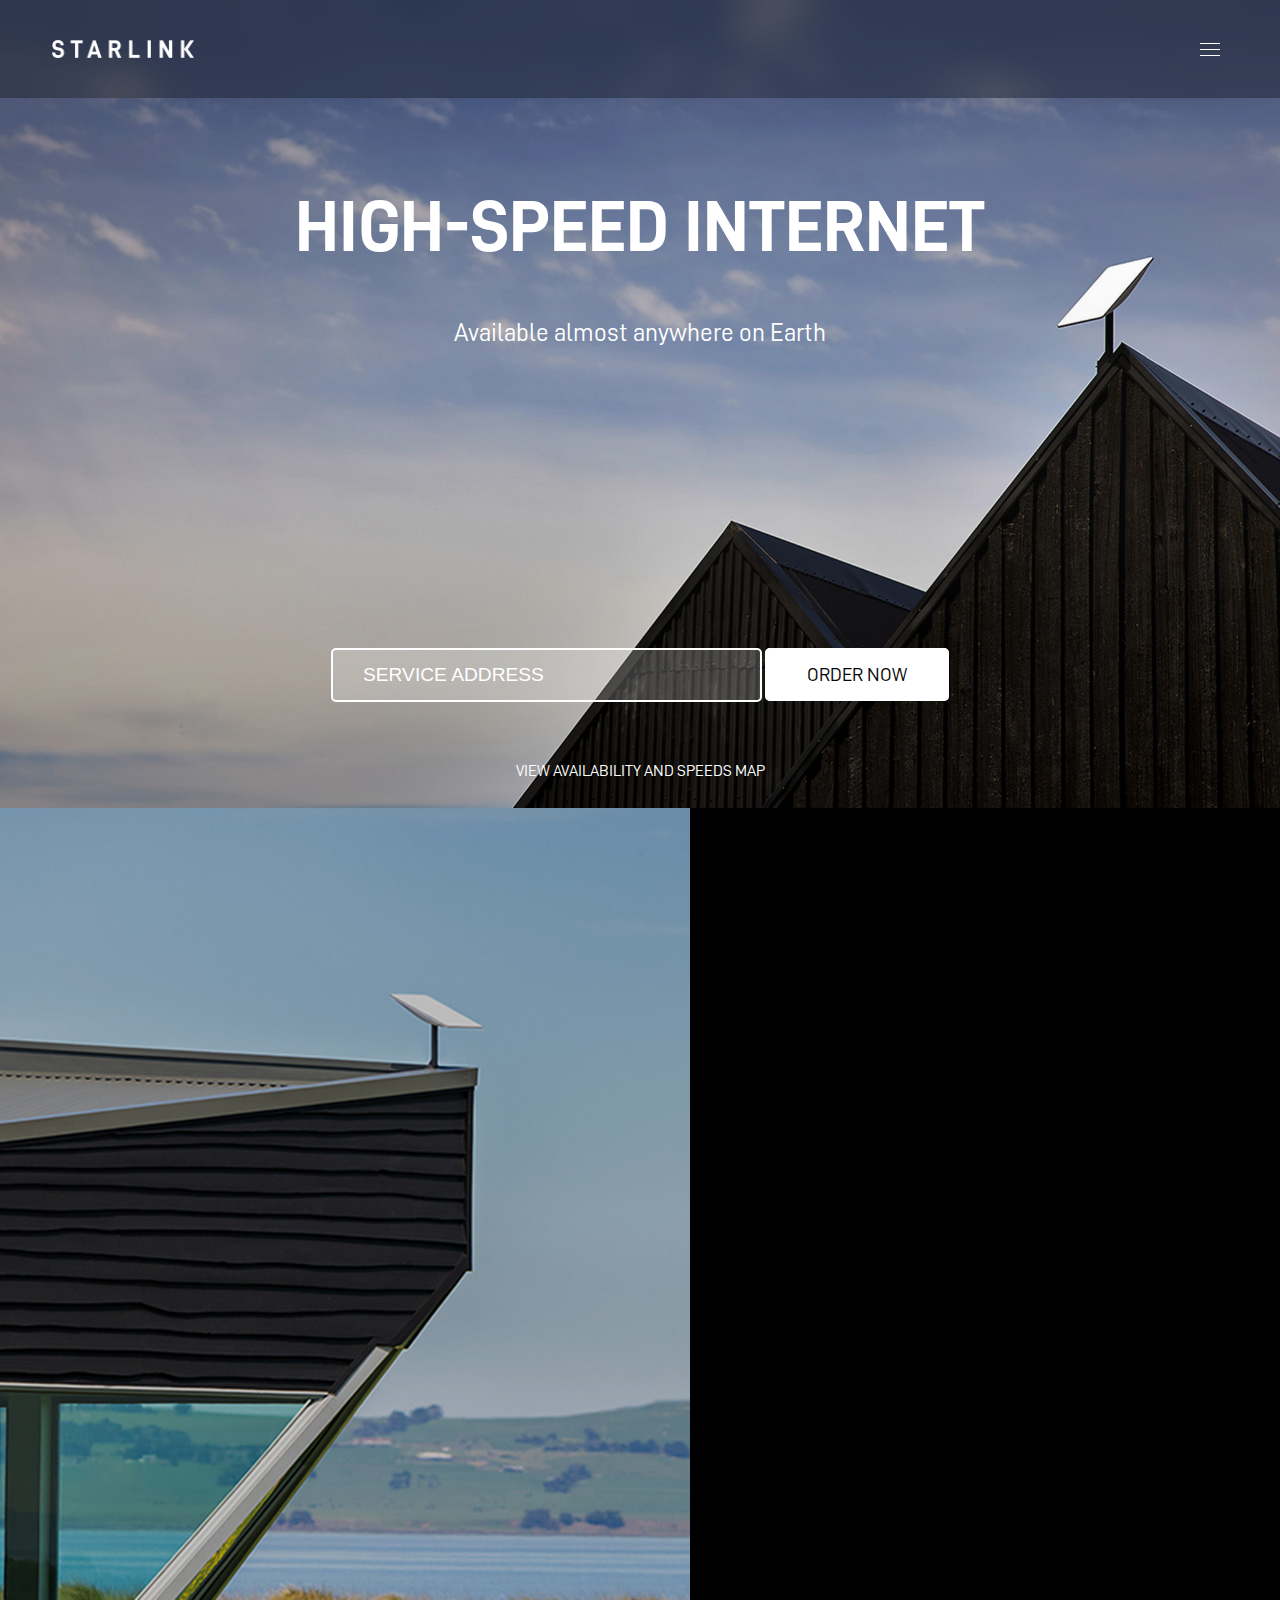
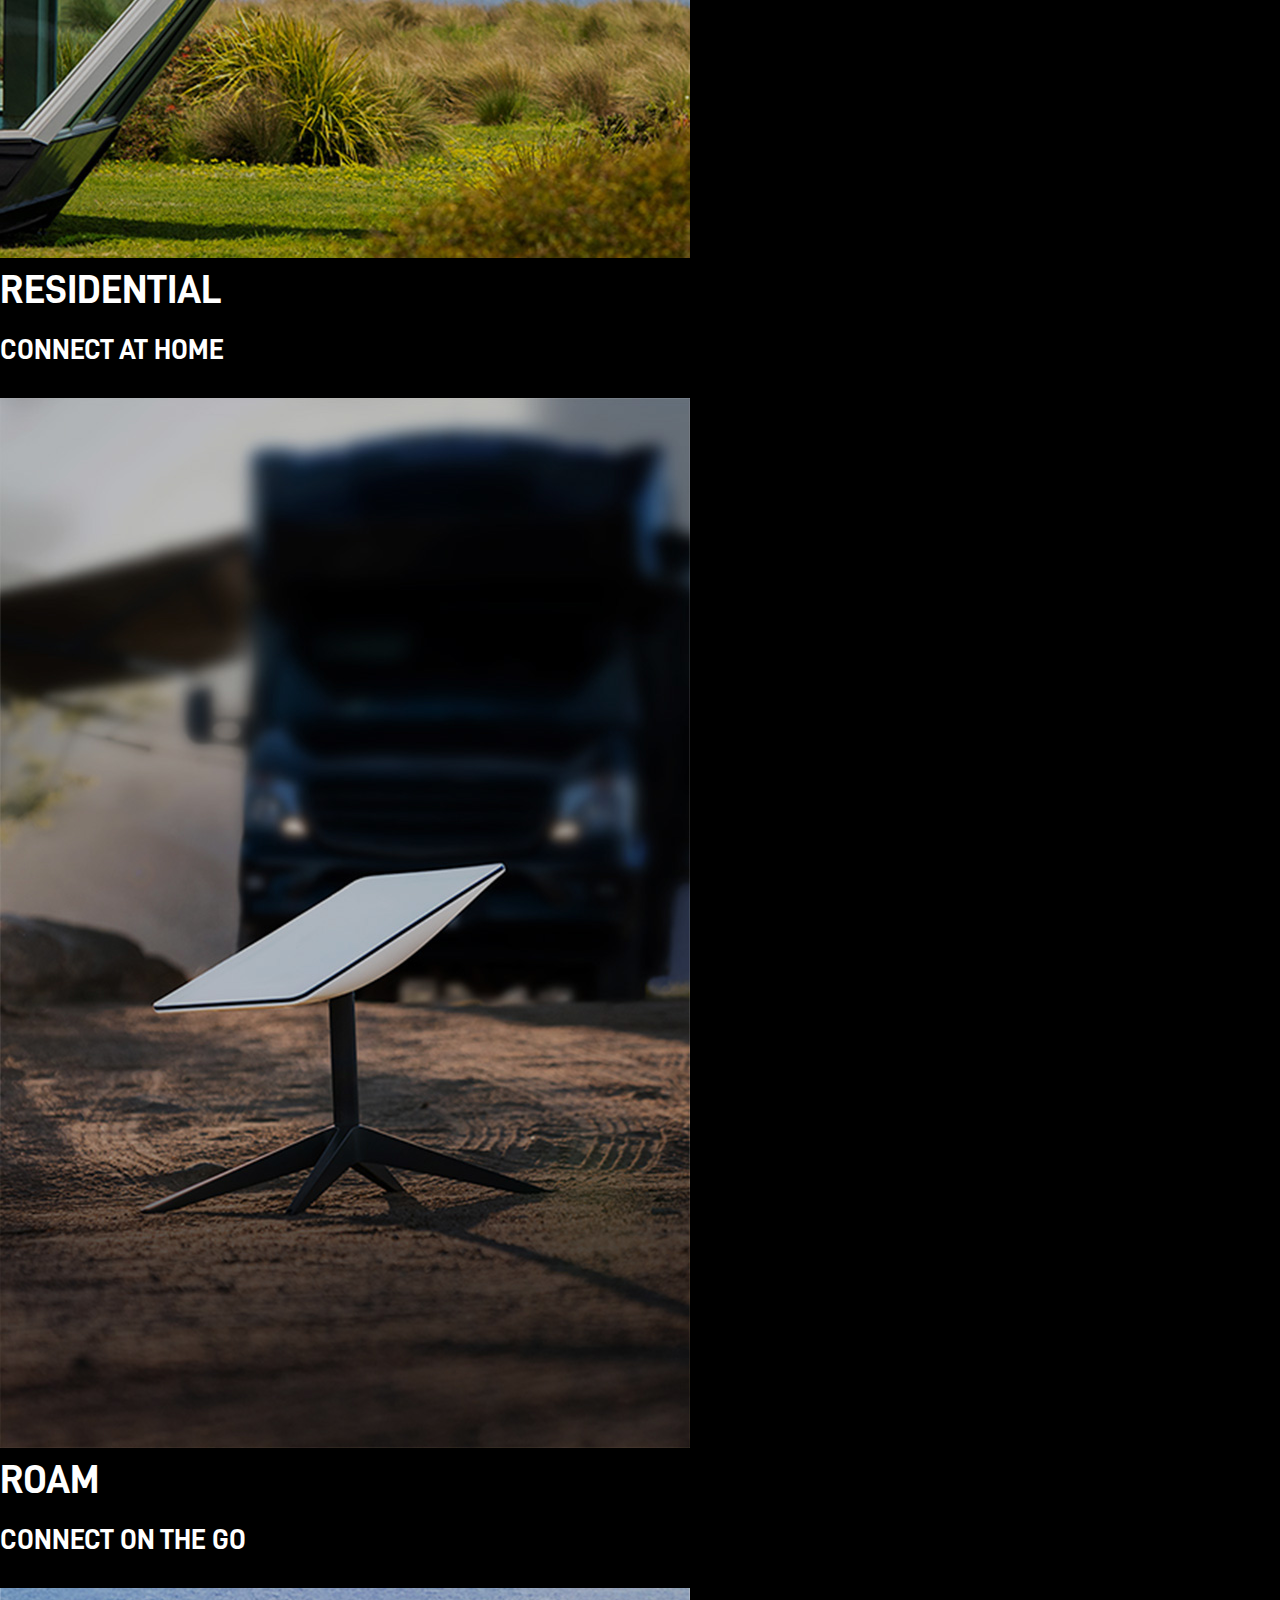
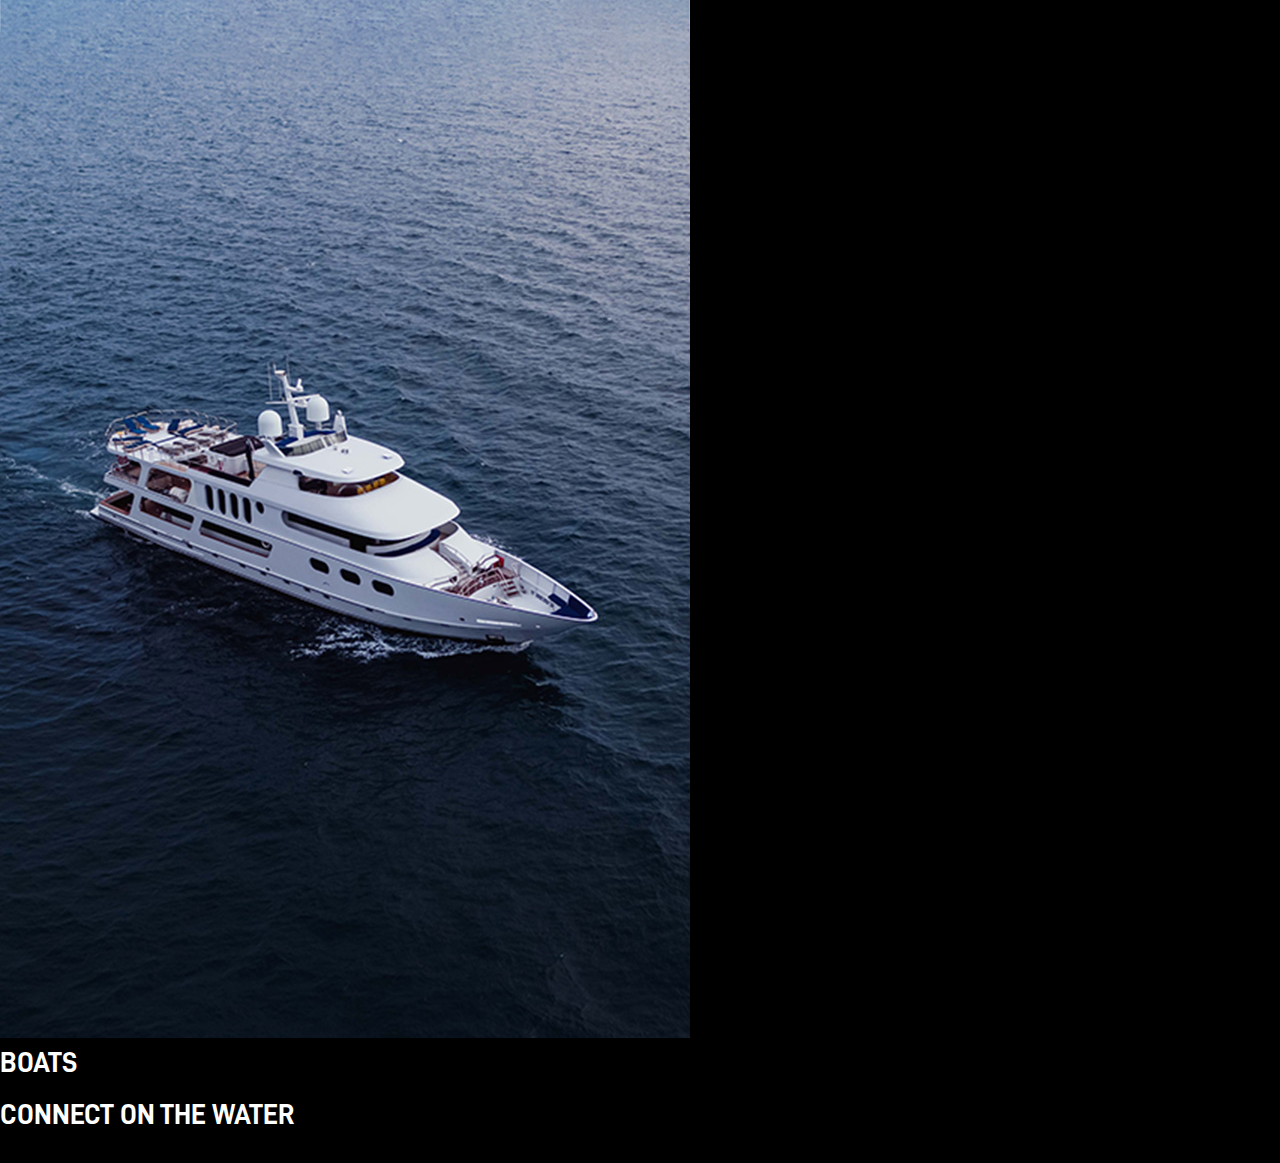
==== index.html @ f2965347 "Encore des modifs" ====
<!DOCTYPE html>
<html lang="en">
<head>
    <meta charset="UTF-8">
    <meta name="viewport" content="width=device-width, initial-scale=1.0">

    <link rel="stylesheet" href="styles/reset.css">
    <link rel="stylesheet" href="styles/styles.css">
    <link rel="stylesheet" href="styles/header.css">
    <link rel="stylesheet" href="fonts/fonts.css">

    <link rel="shortcut icon" id="favicon" href="img/icones/favicon.ico">

    <link rel="preconnect" href="https://fonts.googleapis.com">
    <link rel="preconnect" href="https://fonts.gstatic.com" crossorigin>
    <link href="https://fonts.googleapis.com/css2?family=Roboto:wght@400;700&display=swap" rel="stylesheet">
    
    <script src="js/header.js" defer></script>

    <title>Starlink</title>
</head>

<body>
    <header class="opaque">
        <div class="logo">
            <a href="index.html"><img src="/img/logo/Starlink_Name_White.png" alt="Logo Starlink"></a>
        </div>
        <div class="navgauche">
            <ul>
                <li><a href="page1.html">residential</a></li>
                <li><a href="#">roam</a></li>
                <li><a href="#">boat</a></li>
            </ul>
        </div>
        <div class="empty"></div>
        <div class="navdroite">
            <ul>
                <li><a href="page2.html">personnal</a></li>
                <li class="link-divider"></li>
                <li><a href="#">business</a></li>  
            </ul>
        </div>
        <div class="burger">
			<span class="line"></span>
			<span class="line"></span>
			<span class="line"></span>
        </div>
    </header>

    <main>

            <section class="landing-content">
                <div class="hautdepage">
                    <img src="img/homelanding/homelanding.jpeg" alt="Homelanding">
                </div>
                <div class="high-speed"><h1>high-speed internet</h1></div>
                <div class="availability"><h4>Available almost anywhere on Earth<h4></div>
                <div class="recherche">
                    <input class="input-search-adress" type="text" placeholder="service address">
                    <a class="button" href="page2.html">order now</a>
                </div>
                <div class="view">
                    <a href="page2.html">view availability and speeds map</a>
                </div>
            <section>
            <section class="section-1">
                <div class="section-content">
                        <img class="image-card" src="/img/card/residencehomeimg.jpeg" alt="residential">
                        <h2>residential</h2>
                        <h3>connect at home<h3>
                </div>
                <div class="section-content-item">
                        <img class="image-card" src="/img/card/Roamhomeimg.jpeg" alt="roam">
                        <h2>roam</h2>
                        <h3>connect on the go<h3>
                </div>
                <div class="section-content-item">
                        <img class="image-card" src="/img/card/boatshomeimg.jpeg" alt="boats">
                        <h3>boats</h3>
                        <h3>connect on the water<h3>
                </div>
            </section>

        
    </main>
    
</body>
</html>
---- styles/styles.css ----
body {
    background-color: rgb(0, 0, 0);
    color: white;
    background-image:url(/img/background/background1.jpg);
    background-size: 50%;
    background-position-x: 8%;
    background-position-y: center;
    background-attachment: fixed;
    background-repeat: no-repeat;
}

.landing-content{
    display: grid;
    grid-template-columns: 100%;
    grid-template-rows: 20vh 15vh 35vh 15vh 5vh;
    margin-top: -100px;
    height: 90vh;
    min-height: 600px;
    width: 100%;
}

.hautdepage{
    grid-column: 1 / -1;
    grid-row: 1 / -1;
    height: 100%;
    width: 100%;
    z-index: 1;
}

.hautdepage img {
    width: 100%;
    height: 100%;
    object-fit: cover;
}

.high-speed{
    grid-column: 1 / -1;
    grid-row: 2 / -4;
    z-index: 2;
    align-self: bottom;
    justify-self: center;
}

.availability{
    grid-column: 1 / -1;
    grid-row: 3 / -3;
    z-index: 2;
    align-self: top;
    justify-self: center;
}

.recherche{
    grid-column: 1 / -1;
    grid-row: 4 / -2;
    z-index: 2;
    align-self: top;
    justify-self: center;
}

.view{
    grid-column: 1 / -1;
    grid-row: 5 / -1;
    z-index: 2;
    align-self: top;
    justify-self: center;
    text-transform: uppercase;
}
.view a{
    text-decoration: none;
    color: #ffffff;
}


.input-search-adress {
    background-color: rgba(255, 255, 255, 0.217);
    color: #fff;
    font-size: 16px;
    line-height: 20px;
    padding: 15px 150px 15px 30px;
    border: 2px solid #fff;
    border-radius: 5px;
    text-decoration: none;
    text-transform: uppercase;
    margin-top: 20px;
    transition: background-color 0.3s ease;
    font-size: larger;
    display: inline-block;
    text-align: left;
    cursor: text;

}

input[type="text"]::placeholder {
    color: #fff;
}

.button {
    background-color: white;
    color: #070707;
    padding: 15px 40px;
    border-radius: 5px;
    border: 2px solid #fff;
    text-decoration: none;
    text-transform: uppercase;
    margin-top: 20px;
    transition: background-color 0.3s ease;
    font-size: larger;
    cursor: pointer;
}

.button:hover {
    background-color: #2F3135;
    color: #fff;
}

.section-1 {
    display: grid;

}

@media (max-width: 960px){
    body {
        background-color: rgb(0, 0, 0);
        color: white;
        background-image:url(/img/background/background1.jpg);
        background-repeat: no-repeat;
        background-size: 200%;
        background-position-x: 50%;
        background-position-y: center;
        background-attachment: fixed;
    }
    
}
---- styles/header.css ----
header{
    display: grid;
    grid-template-columns: 18% 20% 34% 20% 5%;
    grid-template-columns: 16% 19% 40% 19% 6%;
    -webkit-box-shadow: 0px 15px 24px -32px rgba(66, 68, 90, 1);
    -moz-box-shadow: 0px 15px 24px -32px rgba(66, 68, 90, 1);
    box-shadow: 0px 15px 24px -32px rgba(66, 68, 90, 1);
    background-color: rgba(0, 0, 0, 0, 0.21);
    transition: background-color 0.3s ease;
    align-content: center;
    align-items: center;
    max-width: 100%;
    padding: 30px 25px;
    position: sticky;
    top: 0;
    z-index: 3;
    color: white;
    font-family: 'Roboto', Helvetica, sans-serif;
    font-weight: bold;
    font-size: 14px;
    line-height: 26px;
    text-transform: uppercase;
}

.opaque {
    transition: background-color 0,3s ease;
    background-color: rgba(0, 0, 0, 0.31);
    backdrop-filter: blur(15px);
}

.logo{
    display: flex;
    align-content: flex-start;
    justify-content: center;
    align-items: center;
    padding: 10px;
    flex-wrap: wrap;
}

.logo img{
    display: flex;
    width: 142px;
    height: 18px;
    cursor: pointer;
    align-items: center;
}

.navgauche{
    align-items: center;
}

.navgauche ul{
    display: flex;
    flex-direction: row;
    align-items: center;
    justify-content: center;
}

.navdroite{
    align-items: center;
}

.navdroite ul{
    display: flex;
    flex-direction: row;
    align-content: center;
    align-items: center;
}

ul a{
    color: white;
    padding: 30px 20px;
    text-decoration: none;
}

.link-divider{
    height: 16px;
    border-left: 1px solid #fff;
    margin: 0 16px;
}

header .burger{
    margin-left: 25%;
    cursor: pointer;
    
}
header .burger span{
	background: white;
	width: 20px;
	height:  1px;
	display:  block;
}

header .burger span:not(:last-child) {
	margin-bottom:  5px;
}


@media (max-width: 1280px){
    header{
        grid-template-columns: 16% 78% 6%;
    }
    .navdroite{
        display: none;
    }
    .navgauche{
        display: none;
    }
}

@media (max-width: 960px){
    header{
        display: flex;
        flex-direction: row;
        align-content: space-evenly;
        justify-content: space-between;
    }
    .navdroite{
        display: none;
    }
    .navgauche{
        display: none;
    }
    header .burger {
        margin-left: auto;
    }
}
---- fonts/fonts.css ----
/* CSS Fonts*/

@font-face {
    font-family: 'D-DIN';
    font-style: normal;
    src: url(D-DIN.woff2) format('woff2');
    font-display: swap;
}

@font-face {
    font-family: 'D-DIN';
    font-style: normal;
    font-weight: bold;
    src: url(D-DIN-Bold.woff2) format('woff2');
    font-display: swap;
}

main{
    font-family: 'D-DIN',Arial,Verdana,sans-serif;;
}

h1{
    font-size: 72px;
    text-transform: uppercase;
    font-weight: bold;
    line-height: 88px;
    color: #FFFFFF;
    padding: 5px 0px;
    margin-bottom: 8px;
}

h2{
    font-size: 40px;
    text-transform: uppercase;
    font-weight: bold;
    line-height: 49px;
    color: #FFFFFF;
    padding: 5px 0px;
    margin-bottom: 8px;
}

h3{
    font-size: 28px;
    text-transform: uppercase;
    font-weight: bold;
    line-height: 34px;
    color: #FFFFFF;
    padding: 5px 0px;
    margin-bottom: 8px;
}

h4{
    font-size: 25px;
    line-height: 30px;
    color: #FFFFFF;
    padding: 5px 0px;
    margin-bottom: 8px;
}
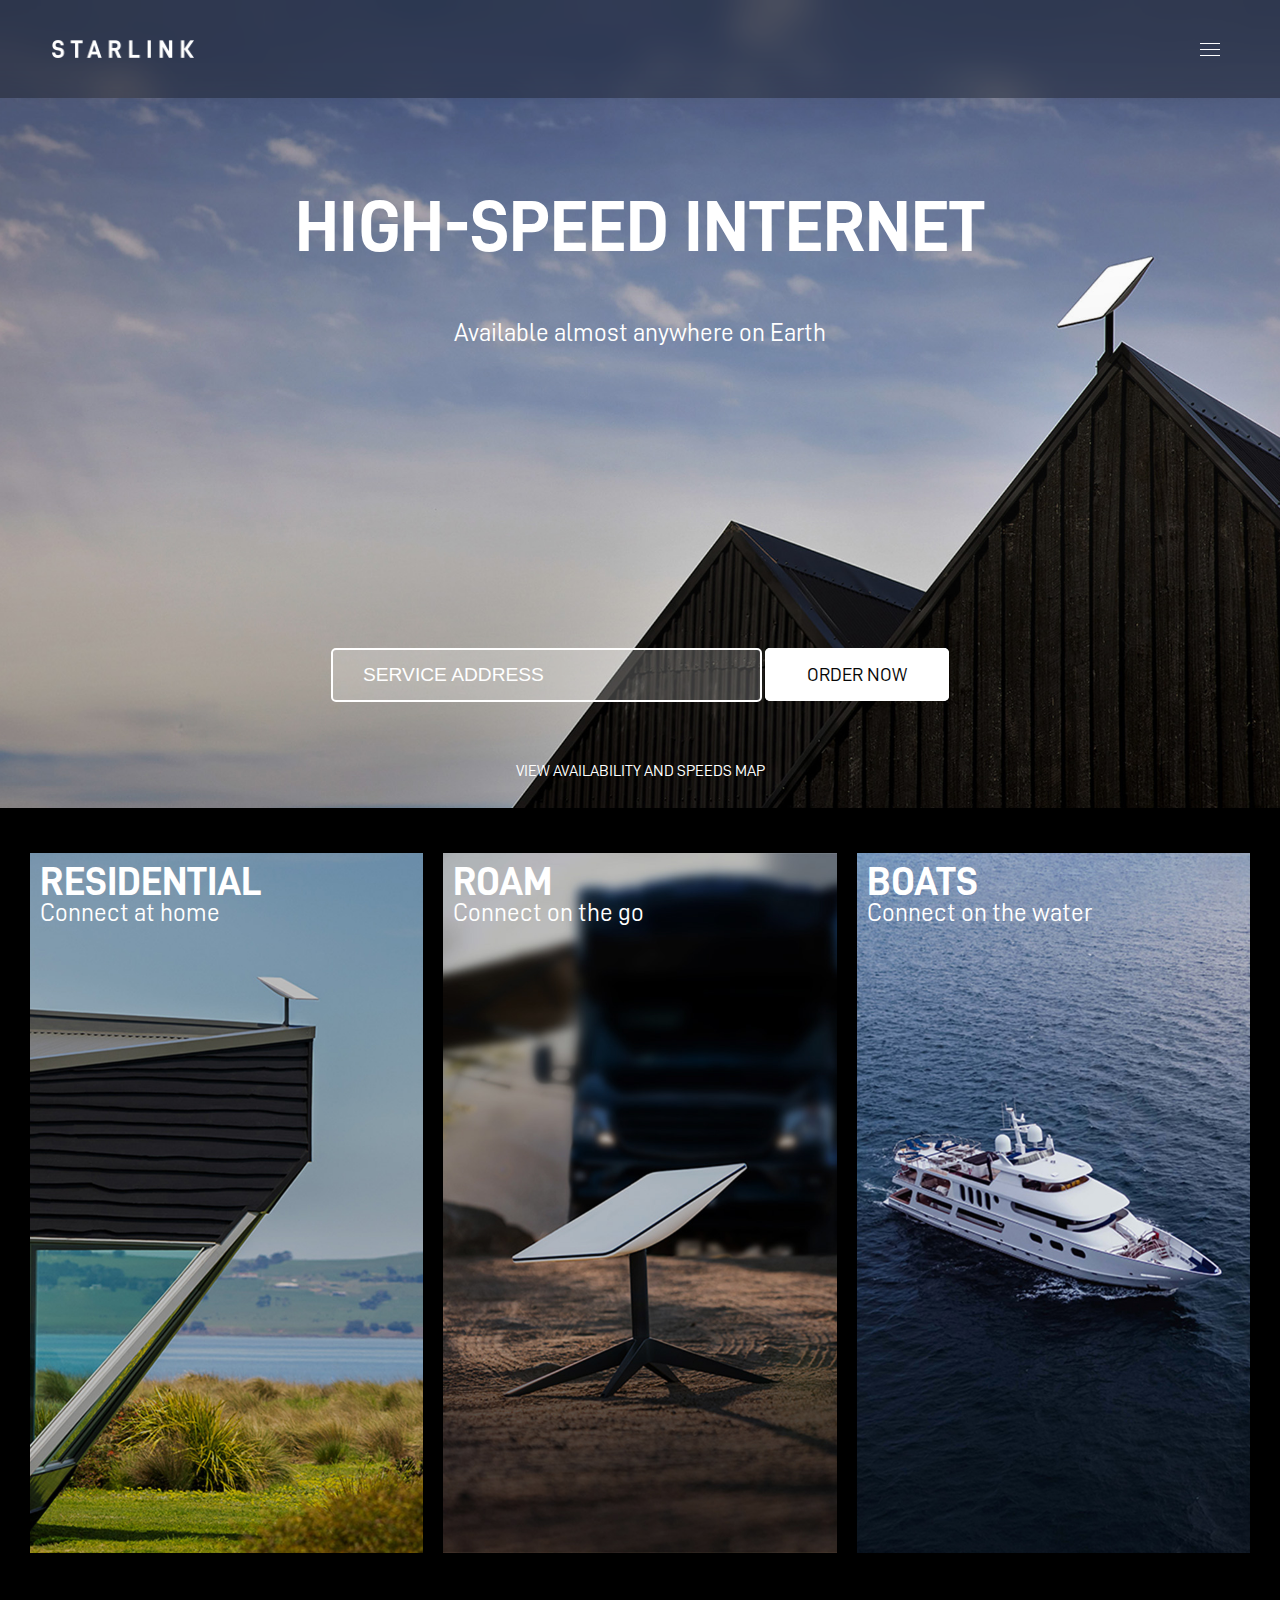
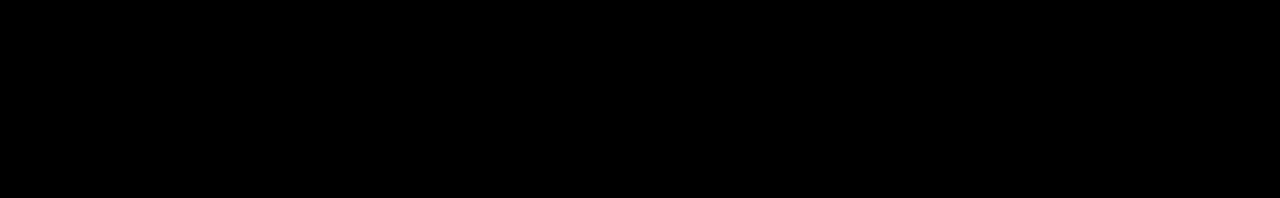
==== commit 91ef7da8: "ça avance fort" ====
--- a/index.html
+++ b/index.html
@@ -48,8 +48,7 @@
     </header>
 
     <main>
-
-            <section class="landing-content">
+            <div class="landing-content">
                 <div class="hautdepage">
                     <img src="img/homelanding/homelanding.jpeg" alt="Homelanding">
                 </div>
@@ -62,26 +61,22 @@
                 <div class="view">
                     <a href="page2.html">view availability and speeds map</a>
                 </div>
-            <section>
-            <section class="section-1">
-                <div class="section-content">
-                        <img class="image-card" src="/img/card/residencehomeimg.jpeg" alt="residential">
-                        <h2>residential</h2>
-                        <h3>connect at home<h3>
+            </div>
+            <div class="section-1">
+                
+                    <div class="item1"><img class="image-resi" src="/img/card/residencehomeimg.jpeg" alt="residential"></div>
+                    <div class="item2"><h2>residential</h2></div>
+                    <div class="item3"><h4>Connect at home<h4></div>
+            
+                    <div class="item4"><img class="image-roam" src="/img/card/Roamhomeimg.jpeg" alt="roam"></div>
+                    <div class="item5"><h2>roam</h2></div>
+                    <div class="item6"><h4>Connect on the go<h4></div>
+                
+                    <div class="item7"><img class="image-boats" src="/img/card/boatshomeimg.jpeg" alt="boats"></div>
+                    <div class="item8"><h2>boats</h2></div>
+                    <div class="item9"><h4>Connect on the water<h4></div>
                 </div>
-                <div class="section-content-item">
-                        <img class="image-card" src="/img/card/Roamhomeimg.jpeg" alt="roam">
-                        <h2>roam</h2>
-                        <h3>connect on the go<h3>
-                </div>
-                <div class="section-content-item">
-                        <img class="image-card" src="/img/card/boatshomeimg.jpeg" alt="boats">
-                        <h3>boats</h3>
-                        <h3>connect on the water<h3>
-                </div>
-            </section>
-
-        
+            </div> 
     </main>
     
 </body>
--- a/styles/styles.css
+++ b/styles/styles.css
@@ -7,6 +7,7 @@
     background-position-y: center;
     background-attachment: fixed;
     background-repeat: no-repeat;
+
 }
 
 .landing-content{
@@ -115,8 +116,103 @@
 
 .section-1 {
     display: grid;
-
-}
+    grid-template-columns: repeat(3, 1fr);
+    grid-template-rows: 100vh;
+    padding: 45px 30px;
+    gap: 20px 20px;
+}
+
+.item1 {
+    grid-column: 1 / -3;
+    grid-row: 1 / -1;
+    height: 100%;
+    width: 100%;
+    z-index: 1;
+}
+
+.item1 img{
+    max-width: 100%;
+    max-height: 100%;
+    min-height: 700px;
+    object-fit: cover;
+
+}
+
+.item2 {
+    grid-column: 1 / -3;
+    grid-row: 1 / -1;
+    z-index: 2;
+    margin-left: 10px;
+}
+
+.item3 {
+    grid-column: 1 / -3;
+    grid-row: 1 / -1;
+    z-index: 2;
+    margin-left: 10px;
+    margin-top: 40px;
+}
+
+.item4 {
+    grid-column: 2 / -2;
+    grid-row: 1 / -1;
+    height: 100%;
+    width: 100%;
+    z-index: 1;
+}
+
+.item4 img{
+    max-width: 100%;
+    max-height: 100%;
+    min-height: 700px;
+    object-fit: cover;
+}
+
+.item5 {
+    grid-column: 2 / -2;
+    grid-row: 1 / -1;
+    z-index: 2;
+    margin-left: 10px;
+}
+
+.item6 {
+    grid-column: 2 / -2;
+    grid-row: 2 / -2;
+    z-index: 2;
+    margin-left: 10px;
+    margin-top: 40px;
+}
+
+.item7 {
+    grid-column: 3 / -1;
+    grid-row: 1 / -1;
+    height: 100%;
+    width: 100%;
+    z-index: 1;
+}
+
+.item7 img{
+    max-width: 100%;
+    max-height: 100%;
+    min-height: 700px;
+    object-fit: cover;
+}
+
+.item8 {
+    grid-column: 3 / -1;
+    grid-row: 1 / -1;
+    z-index: 2;
+    margin-left: 10px;
+}
+
+.item9 {
+    grid-column: 3 / -1;
+    grid-row: 2 / -2;
+    z-index: 2;
+    margin-left: 10px;
+    margin-top: 40px;
+}
+
 
 @media (max-width: 960px){
     body {
@@ -129,5 +225,5 @@
         background-position-y: center;
         background-attachment: fixed;
     }
-    
+
 }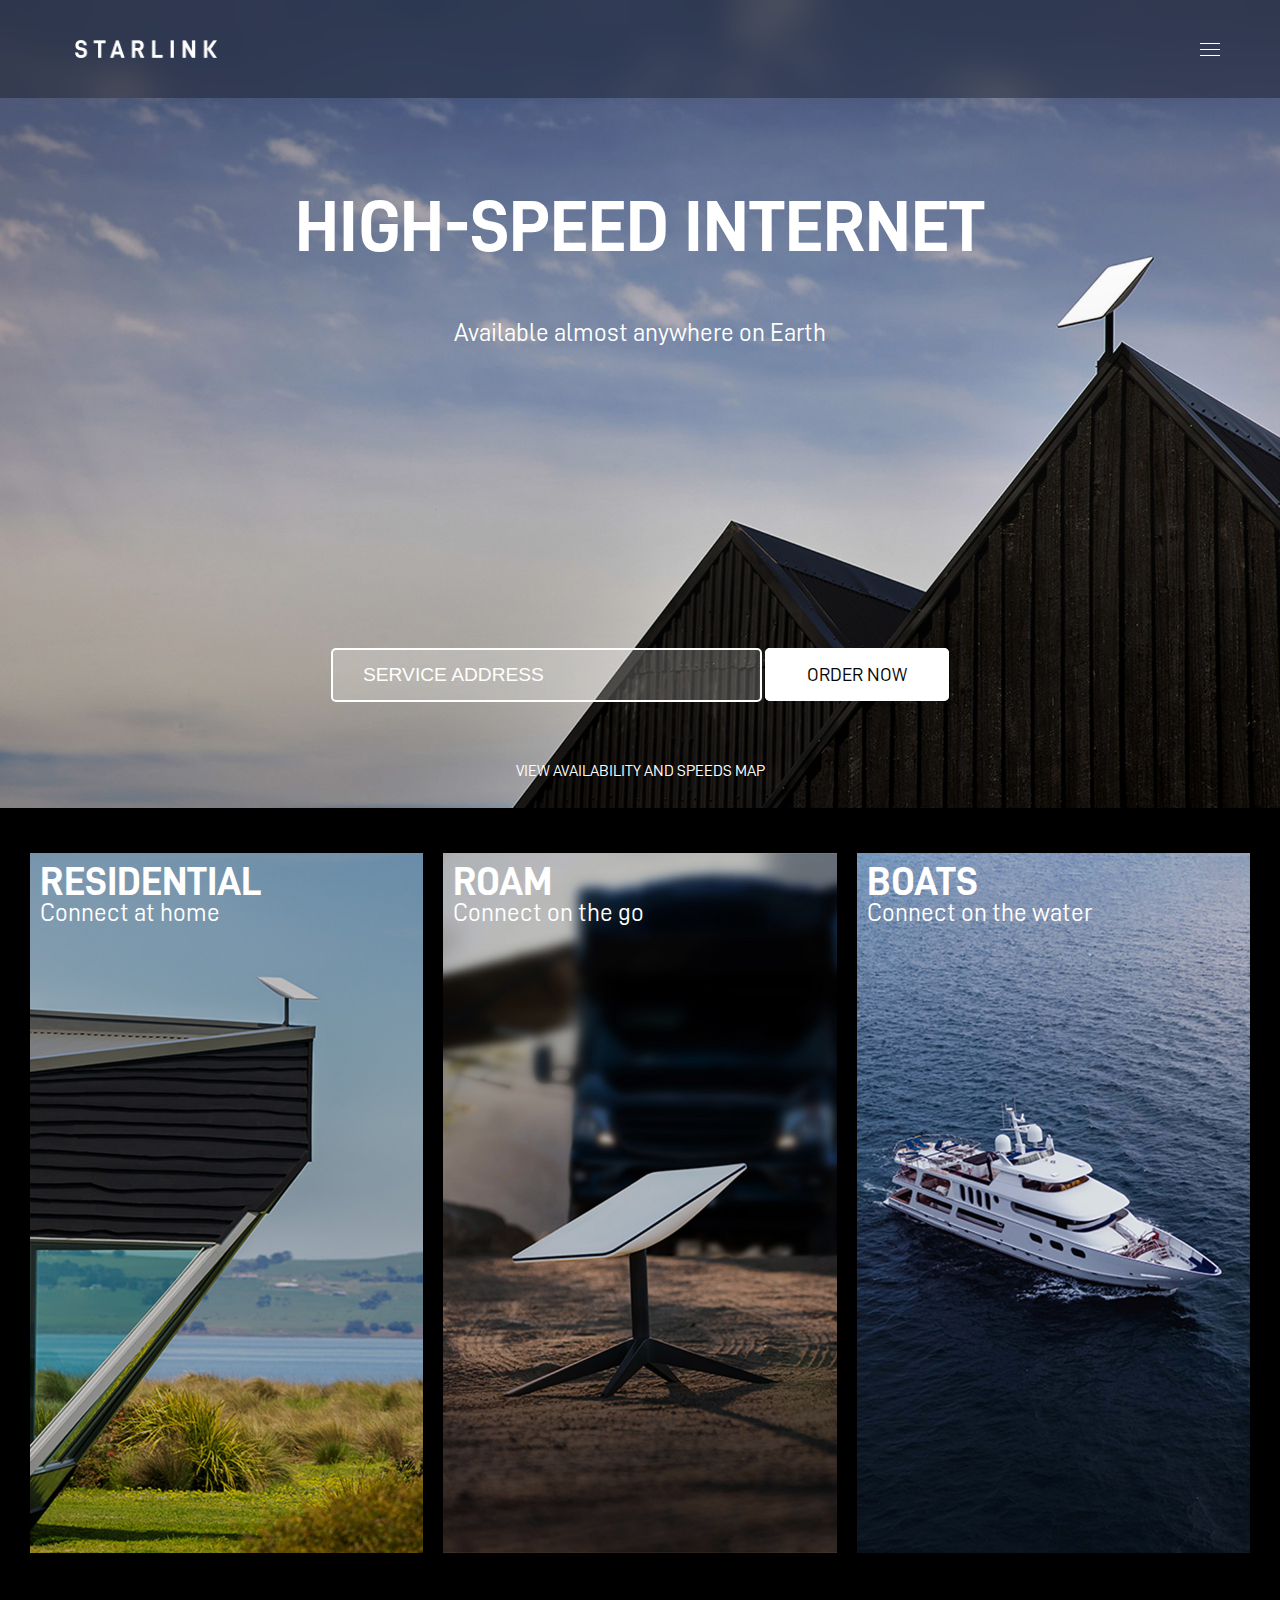
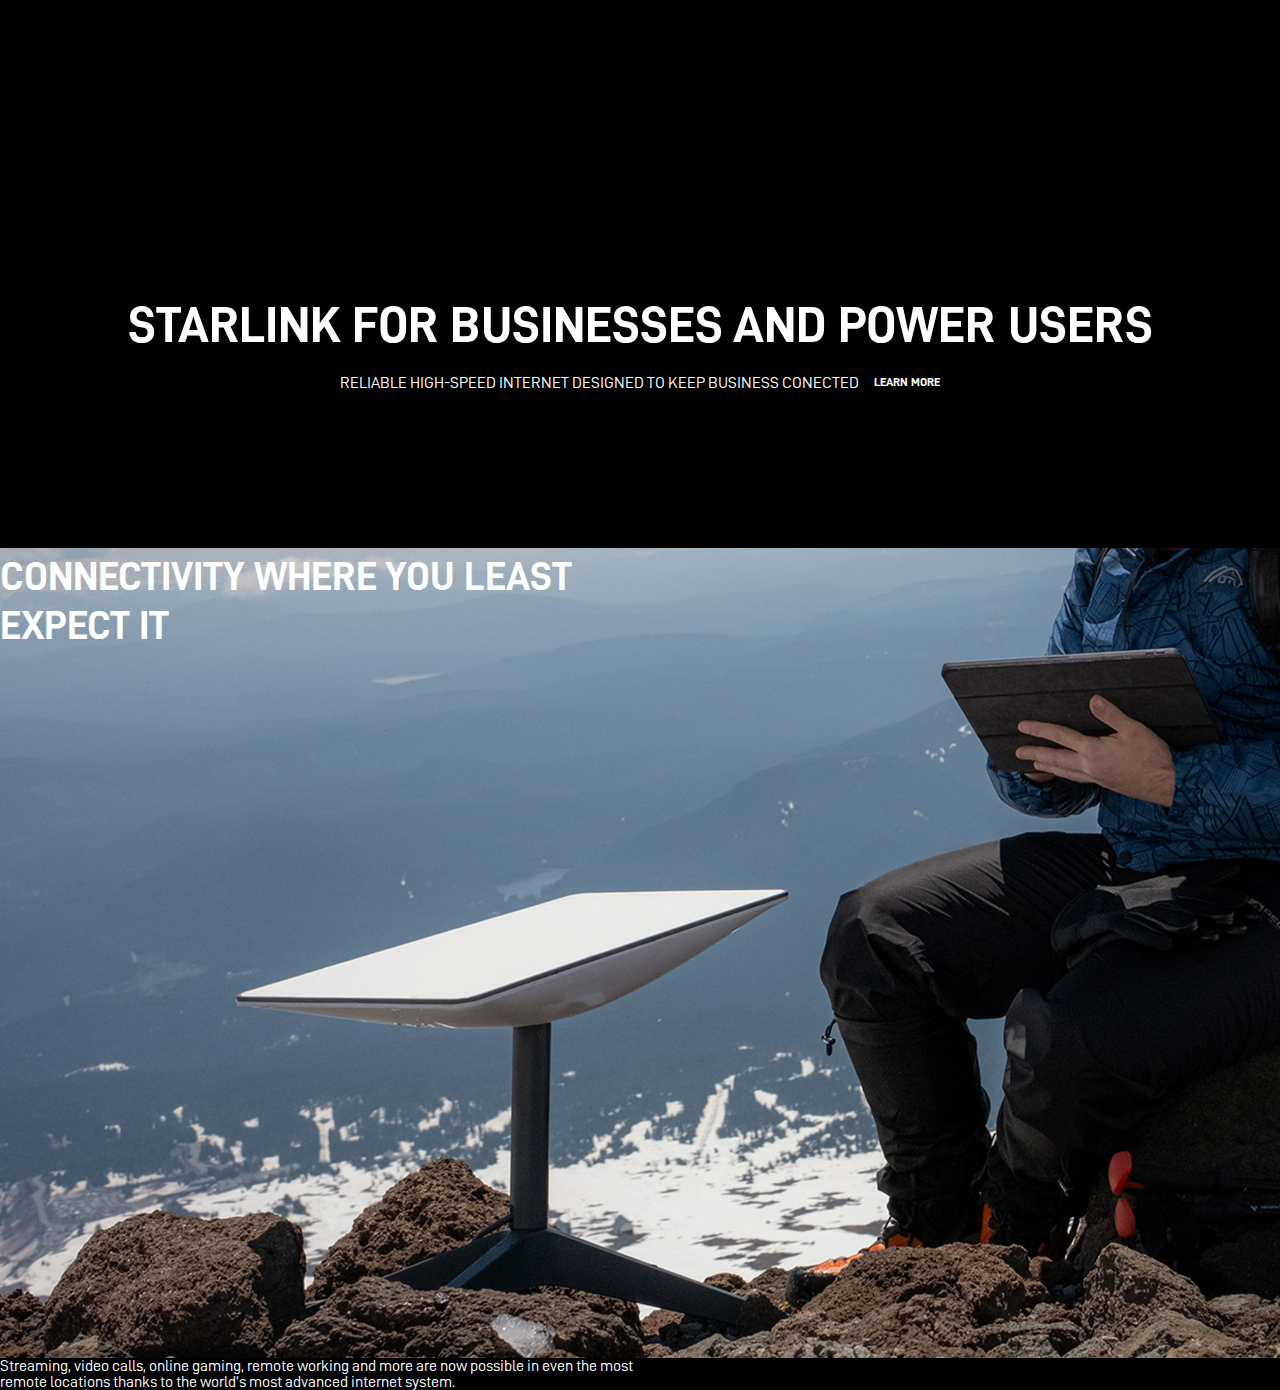
==== commit e78dc0aa: "encore des modifs" ====
--- a/index.html
+++ b/index.html
@@ -75,8 +75,24 @@
                     <div class="item7"><img class="image-boats" src="/img/card/boatshomeimg.jpeg" alt="boats"></div>
                     <div class="item8"><h2>boats</h2></div>
                     <div class="item9"><h4>Connect on the water<h4></div>
+            </div> 
+            <div class="section-2">
+                <div class="forusers">
+                    <p>starlink for businesses and power users</p>
                 </div>
-            </div> 
+                <div class="reliable">
+                    <p>reliable high-speed internet designed to keep business conected</p>
+                    <a href="page2.html">learn more</a>
+                </div>
+            </div>
+            <div class="section-3">
+                <div class="imgconnect">
+                    <img src="img/homelanding/homelanding2.jpeg" alt="internet à la montagne">
+                </div>
+                <div class="hconnect"><h2>connectivity where you least expect it</h2></div>
+                <div class="pconnect"><p>Streaming, video calls, online gaming, remote working and more are now possible in even the most remote locations thanks to the world’s most advanced internet system.</p>
+                </div>
+            </div>
     </main>
     
 </body>
--- a/styles/styles.css
+++ b/styles/styles.css
@@ -32,12 +32,15 @@
     width: 100%;
     height: 100%;
     object-fit: cover;
+    max-width: 100%;
 }
 
 .high-speed{
     grid-column: 1 / -1;
     grid-row: 2 / -4;
     z-index: 2;
+    display: flex;
+    flex-wrap: wrap;
     align-self: bottom;
     justify-self: center;
 }
@@ -46,6 +49,8 @@
     grid-column: 1 / -1;
     grid-row: 3 / -3;
     z-index: 2;
+    display: flex;
+    flex-wrap: wrap;
     align-self: top;
     justify-self: center;
 }
@@ -213,6 +218,89 @@
     margin-top: 40px;
 }
 
+.section-2 {
+    display: grid;
+    grid-template-columns: 100%;
+    grid-template-rows: 175px 175px;
+    z-index: 1;
+}
+
+.forusers{
+    grid-column: 1 / -1;
+    grid-row: 1 / -2;
+    z-index: 2;
+    align-self: end;
+    justify-self: center;
+    z-index: 2;
+}
+
+.forusers p{
+    font-size: 51px;
+    line-height: 62px;
+    font-weight: 700;
+    text-transform: uppercase;
+    margin: 0 0 16px;
+}
+
+.reliable{
+    grid-column: 1 / -1;
+    grid-row: -2 / -1;
+    z-index: 2;
+    display: flex;
+    align-self: top;
+    justify-self: center;
+    gap: 15px;
+    z-index: 2;
+}
+
+.reliable p{
+    font-size: 16px;
+    line-height: 20px;
+    font-weight: 400;
+    text-transform: uppercase;
+}
+
+.reliable a{
+    font-size: 12px;
+    line-height: 18px;
+    font-weight: 700;
+    color: #ffffff;
+    text-transform: uppercase;
+    text-decoration: none;
+}
+
+.section-3 {
+    display: grid;
+    grid-template-columns: 50% 50%;
+    grid-template-rows: 50% 50%;
+    height: 90vh;
+    min-height: 600px;
+    width: 100%;
+}
+
+.imgconnect {
+    grid-column: 1 / -1;
+    grid-row: 1 / -1;
+    height: 100%;
+    width: 100%;
+    z-index: 1;
+}
+
+.imgconnect img {
+    width: 100%;
+    height: 100%;
+    object-fit: cover;
+    max-width: 100%;
+}
+
+.hconnect {
+    grid-column: 1 / -2;
+    grid-row: 1 / -2;
+    z-index: 2;
+    display: flex;
+    flex-wrap: wrap;
+    
+}
 
 @media (max-width: 960px){
     body {
--- a/styles/header.css
+++ b/styles/header.css
@@ -43,6 +43,7 @@
     height: 18px;
     cursor: pointer;
     align-items: center;
+    margin-left: 5vh;
 }
 
 .navgauche{
@@ -98,6 +99,7 @@
 
 @media (max-width: 1280px){
     header{
+        display: grid;
         grid-template-columns: 16% 78% 6%;
     }
     .navdroite{
@@ -107,21 +109,3 @@
         display: none;
     }
 }
-
-@media (max-width: 960px){
-    header{
-        display: flex;
-        flex-direction: row;
-        align-content: space-evenly;
-        justify-content: space-between;
-    }
-    .navdroite{
-        display: none;
-    }
-    .navgauche{
-        display: none;
-    }
-    header .burger {
-        margin-left: auto;
-    }
-}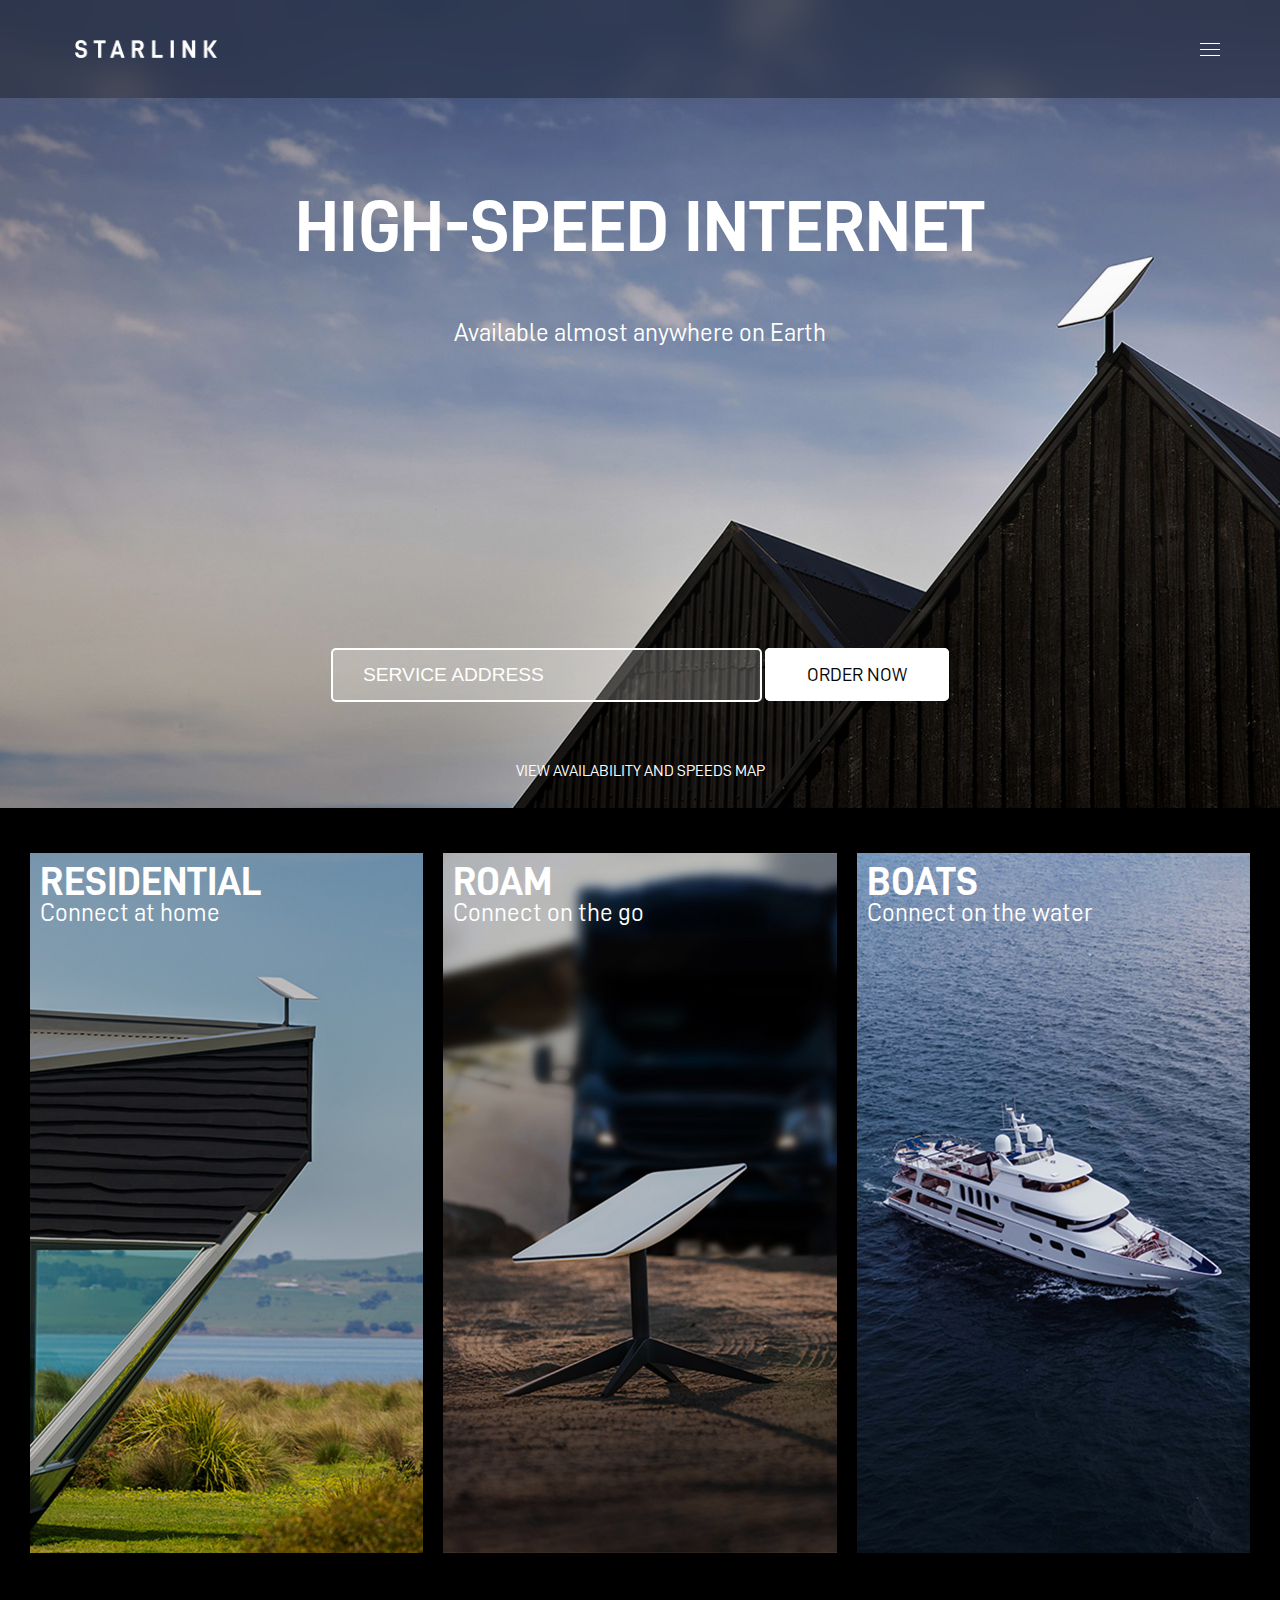
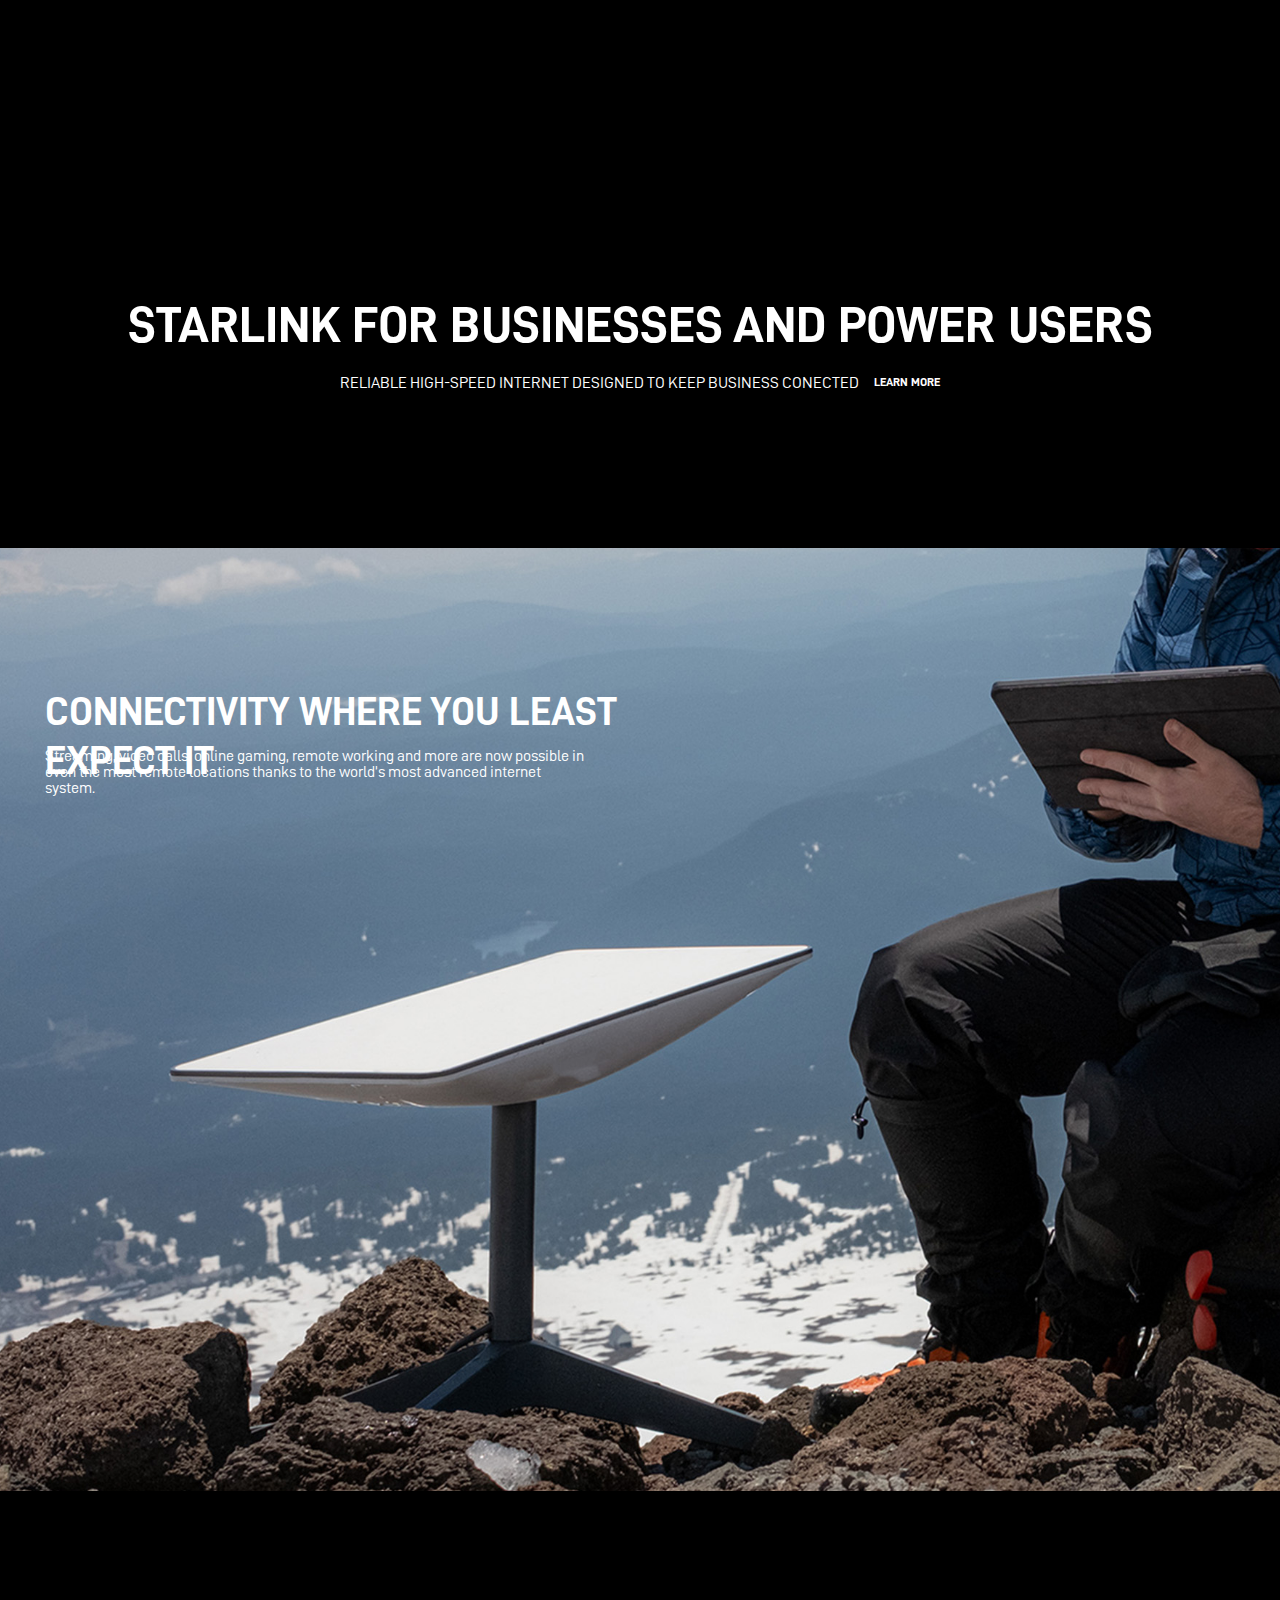
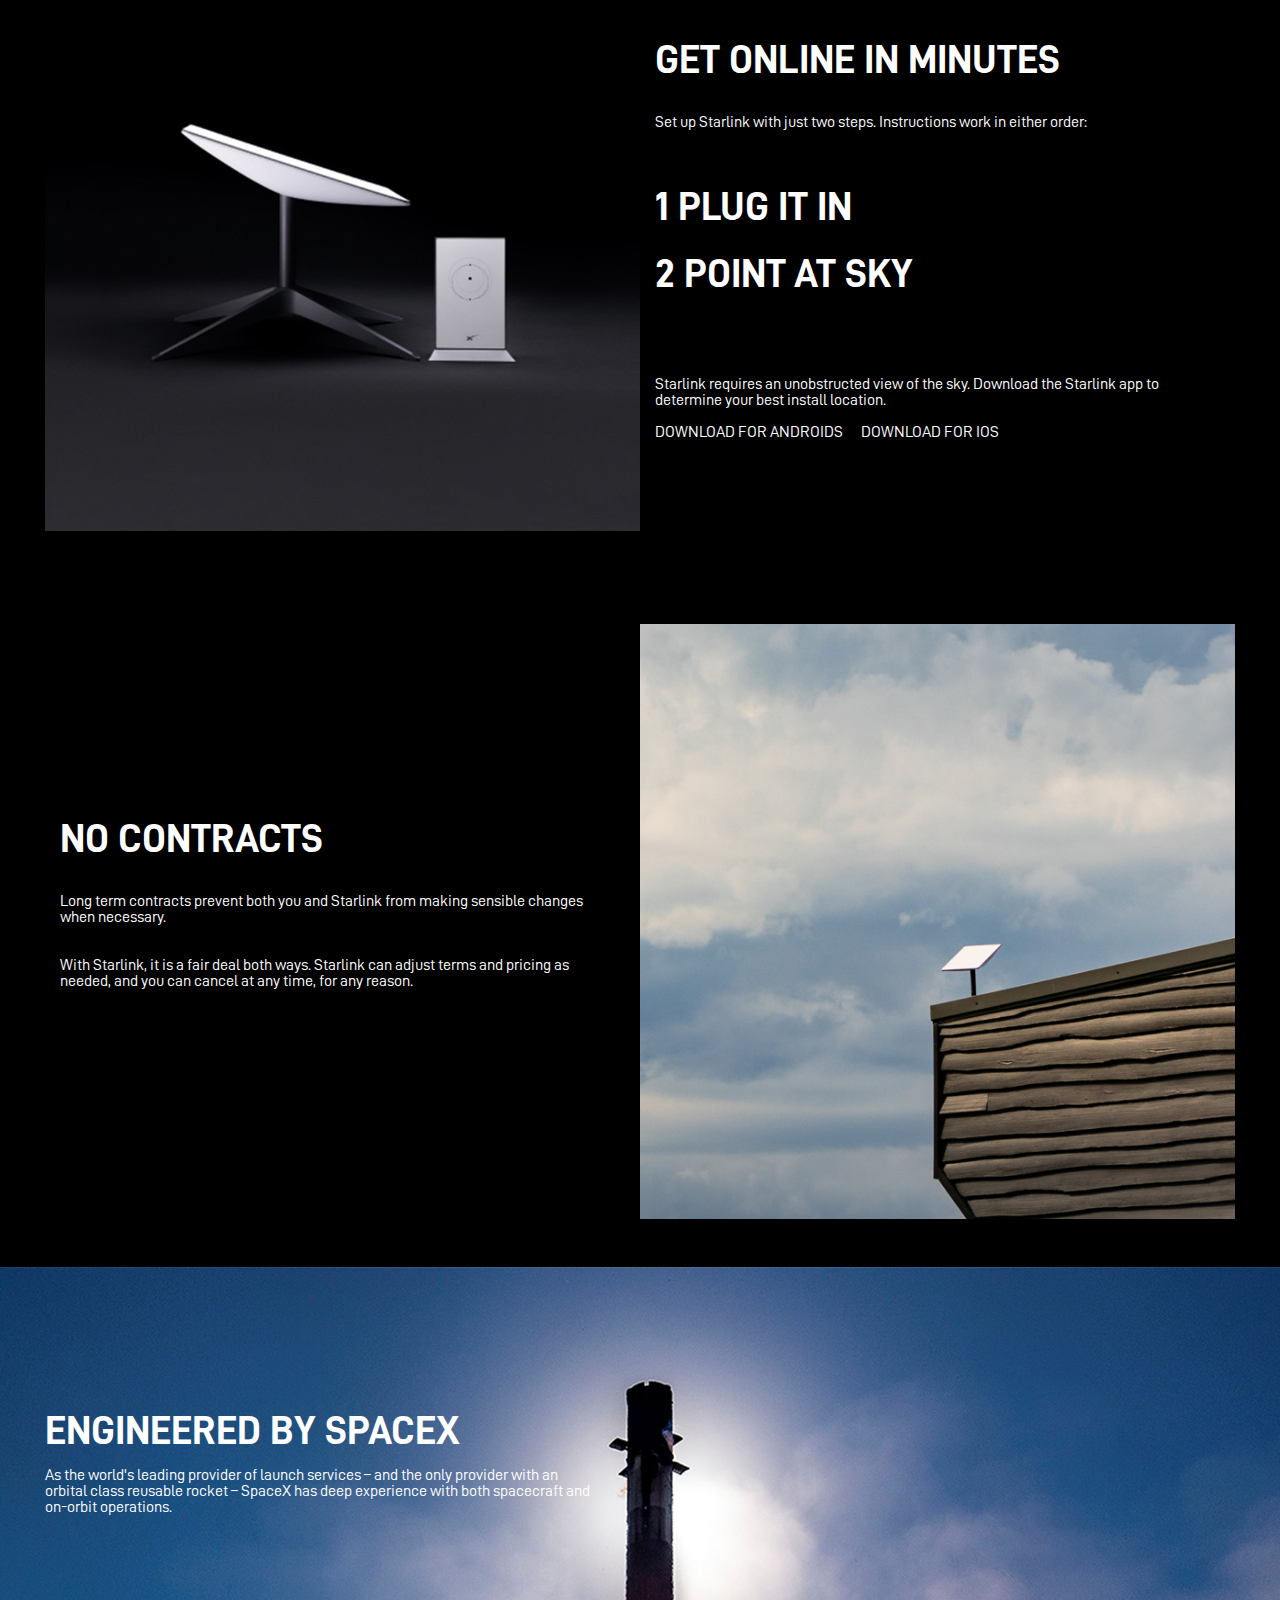
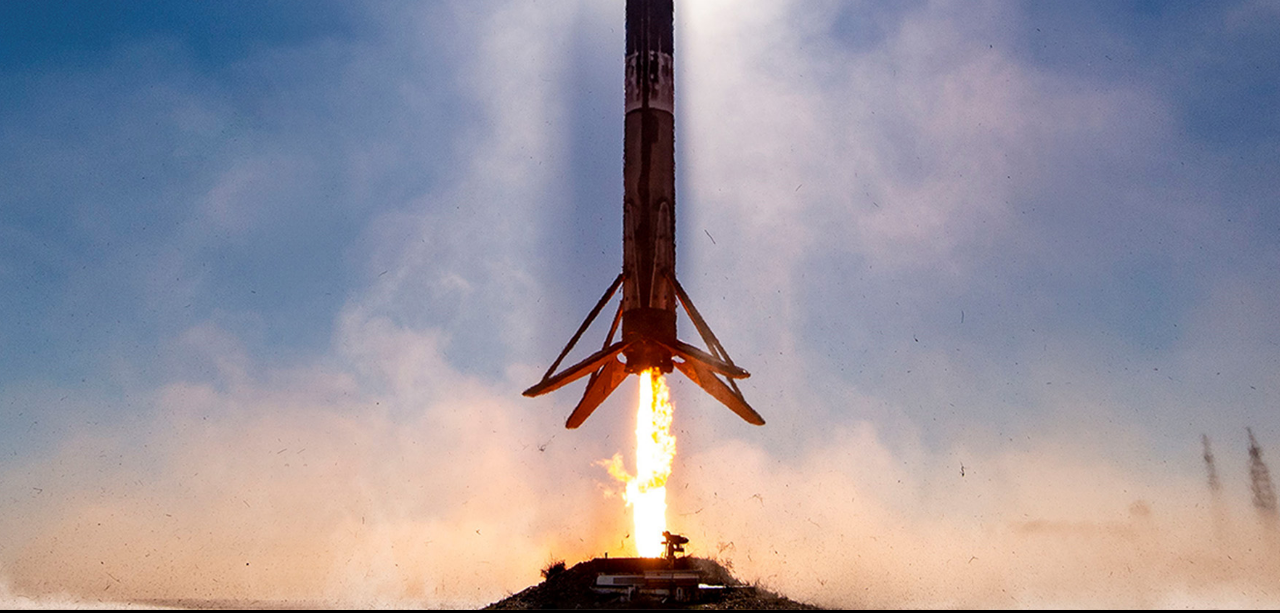
==== commit f2f6f0f2: "Presque fini" ====
--- a/index.html
+++ b/index.html
@@ -93,6 +93,73 @@
                 <div class="pconnect"><p>Streaming, video calls, online gaming, remote working and more are now possible in even the most remote locations thanks to the world’s most advanced internet system.</p>
                 </div>
             </div>
+            <div class="section-4">
+                <div class="img-container">
+                    <img src="img/card/homeinstall.jpeg" alt="device naked">
+                </div>
+                <div class="text-container">
+                    <div class="text-wraper">
+                        <div>
+                            <h2>get online in minutes</h2>
+                        </div>
+                        <div class="text-decription">
+                                <br>
+                                <span>Set up Starlink with just two steps. Instructions work in either order:</span>
+                                <br>
+                                <br>
+                                <br>
+                                <br>
+                                <div><h2>1 plug it in</h2></div>
+                                <div><h2>2 point at sky</h2></div>
+                                <br>
+                                <br>
+                                <br>
+                                <br>
+                                <p>Starlink requires an unobstructed view of the sky. Download the Starlink app to determine your best install location.</p>
+                                <br>
+                                <a href="page2.html">download for androids</a>
+                                <a href="page2.html">download for ios</a>
+                        </div>
+
+                    </div>
+
+                </div>
+
+            </div>
+            <div class="section-5">
+                <div class="text-container">
+                    <div class="text-wraper">
+                        <div>
+                            <h2>no contracts</h2>
+                        </div>
+                        <div class="text-decription">
+                                <br>
+                                <span>Long term contracts prevent both you and Starlink from making sensible changes when necessary.</span>
+                                <br>
+                                <br>
+                                <br>
+                                <p>With Starlink, it is a fair deal both ways. Starlink can adjust terms and pricing as needed, and you can cancel at any time, for any reason.</p>
+                                <br>
+                                <br>
+                                <br>
+                        </div>
+
+                    </div>
+
+                </div>
+                <div class="img-container">
+                    <img src="img/card/homefeature.jpeg" alt="device naked">
+                </div>
+
+            </div>
+            <div class="section-6">
+                <div class="imgconnect">
+                    <img src="img/homelanding/homelanding3.jpeg" alt="fusée space x">
+                </div>
+                <div class="hconnect"><h2>engineered by spacex</h2></div>
+                <div class="pconnect"><p>As the world's leading provider of launch services – and the only provider with an orbital class reusable rocket – SpaceX has deep experience with both spacecraft and on-orbit operations.</p>
+                </div>
+            </div>
     </main>
     
 </body>
--- a/styles/styles.css
+++ b/styles/styles.css
@@ -276,6 +276,7 @@
     height: 90vh;
     min-height: 600px;
     width: 100%;
+    height: fit-content;
 }
 
 .imgconnect {
@@ -291,6 +292,7 @@
     height: 100%;
     object-fit: cover;
     max-width: 100%;
+    min-height: 940px;
 }
 
 .hconnect {
@@ -299,7 +301,139 @@
     z-index: 2;
     display: flex;
     flex-wrap: wrap;
-    
+    margin-left: 5vh;
+    margin-top: 15vh;
+}
+
+.pconnect {
+    grid-column: 1 / -2;
+    grid-row: 1 / -2;
+    z-index: 2;
+    display: flex;
+    flex-wrap: wrap;
+    margin-left: 5vh;
+    margin-top: 40vh;
+}
+
+.section-4 {
+    display: grid;
+    grid-template-columns: 50% 50%;
+    grid-template-rows: 100%;
+    padding: 45px;
+    max-height: 100vh;
+    place-content: center space-around;
+}
+
+.section-4 .img-container {
+    grid-column: 1 / -2;
+    grid-row: 1 / -1;
+    height: 100%;
+    width: 100%;
+    z-index: 1;
+    max-height: 100%;
+}
+
+.section-4 .img-container img {
+    max-width: 100%;
+    max-height: 100%;
+    min-height: 500px;
+    object-fit: contain;
+    max-width: 100%;
+}
+
+.section-4 .text-container{
+    grid-column: 2 / -1;
+    grid-row: 1 / -1;
+    align-self: center;
+    padding: 15px;
+}
+
+.section-4 .text-container a{
+    text-transform: uppercase;
+    color: #ffffff;
+    text-decoration: none;
+    padding-right: 15px;
+}
+
+.section-5 {
+    display: grid;
+    grid-template-columns: 50% 50%;
+    grid-template-rows: 100%;
+    padding: 45px;
+    max-height: 100vh;
+    place-content: center space-around;
+}
+
+.section-5 .img-container {
+    grid-column: 2 / -1;
+    grid-row: 1 / -1;
+    height: 100%;
+    width: 100%;
+    z-index: 1;
+    max-height: 100%;
+}
+
+.section-5 .img-container img {
+    max-width: 100%;
+    max-height: 100%;
+    min-height: 500px;
+    object-fit: contain;
+    max-width: 100%;
+}
+
+.section-5 .text-container{
+    grid-column: 1 / -2;
+    grid-row: 1 / -1;
+    align-self: center;
+    padding: 15px;
+    padding-right: 45px;
+}
+
+.section-6 {
+    display: grid;
+    grid-template-columns: 50% 50%;
+    grid-template-rows: 50% 50%;
+    height: 90vh;
+    min-height: 600px;
+    width: 100%;
+    height: fit-content;
+}
+
+.imgconnect {
+    grid-column: 1 / -1;
+    grid-row: 1 / -1;
+    height: 100%;
+    width: 100%;
+    z-index: 1;
+}
+
+.imgconnect img {
+    width: 100%;
+    height: 100%;
+    object-fit: cover;
+    max-width: 100%;
+    min-height: 940px;
+}
+
+.hconnect {
+    grid-column: 1 / -2;
+    grid-row: 1 / -2;
+    z-index: 2;
+    display: flex;
+    flex-wrap: wrap;
+    margin-left: 5vh;
+    margin-top: 15vh;
+}
+
+.pconnect {
+    grid-column: 1 / -2;
+    grid-row: 1 / -2;
+    z-index: 2;
+    display: flex;
+    flex-wrap: wrap;
+    margin-left: 5vh;
+    margin-top: 200px;
+    margin-right: 50px;
 }
 
 @media (max-width: 960px){
--- a/fonts/fonts.css
+++ b/fonts/fonts.css
@@ -16,7 +16,8 @@
 }
 
 main{
-    font-family: 'D-DIN',Arial,Verdana,sans-serif;;
+    font-family: 'D-DIN',Arial,Verdana,sans-serif;
+    line-height: 1;
 }
 
 h1{
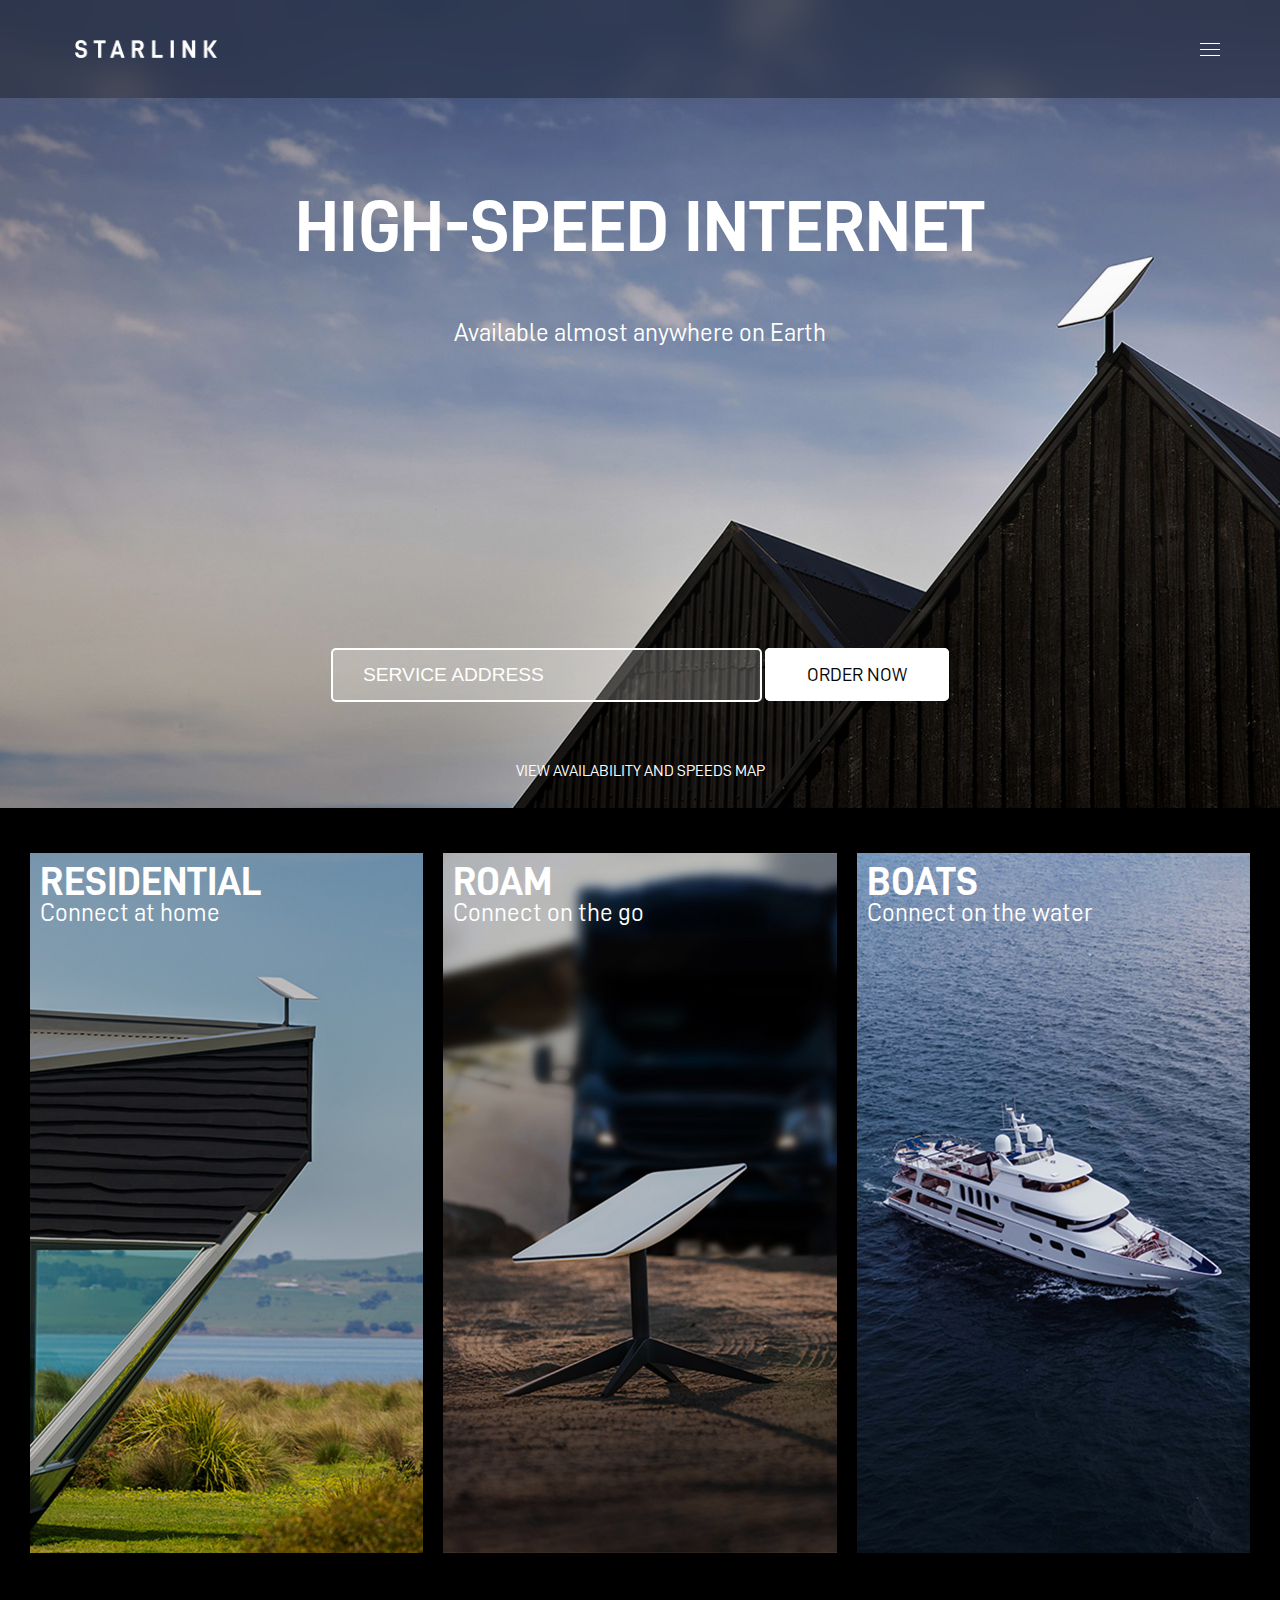
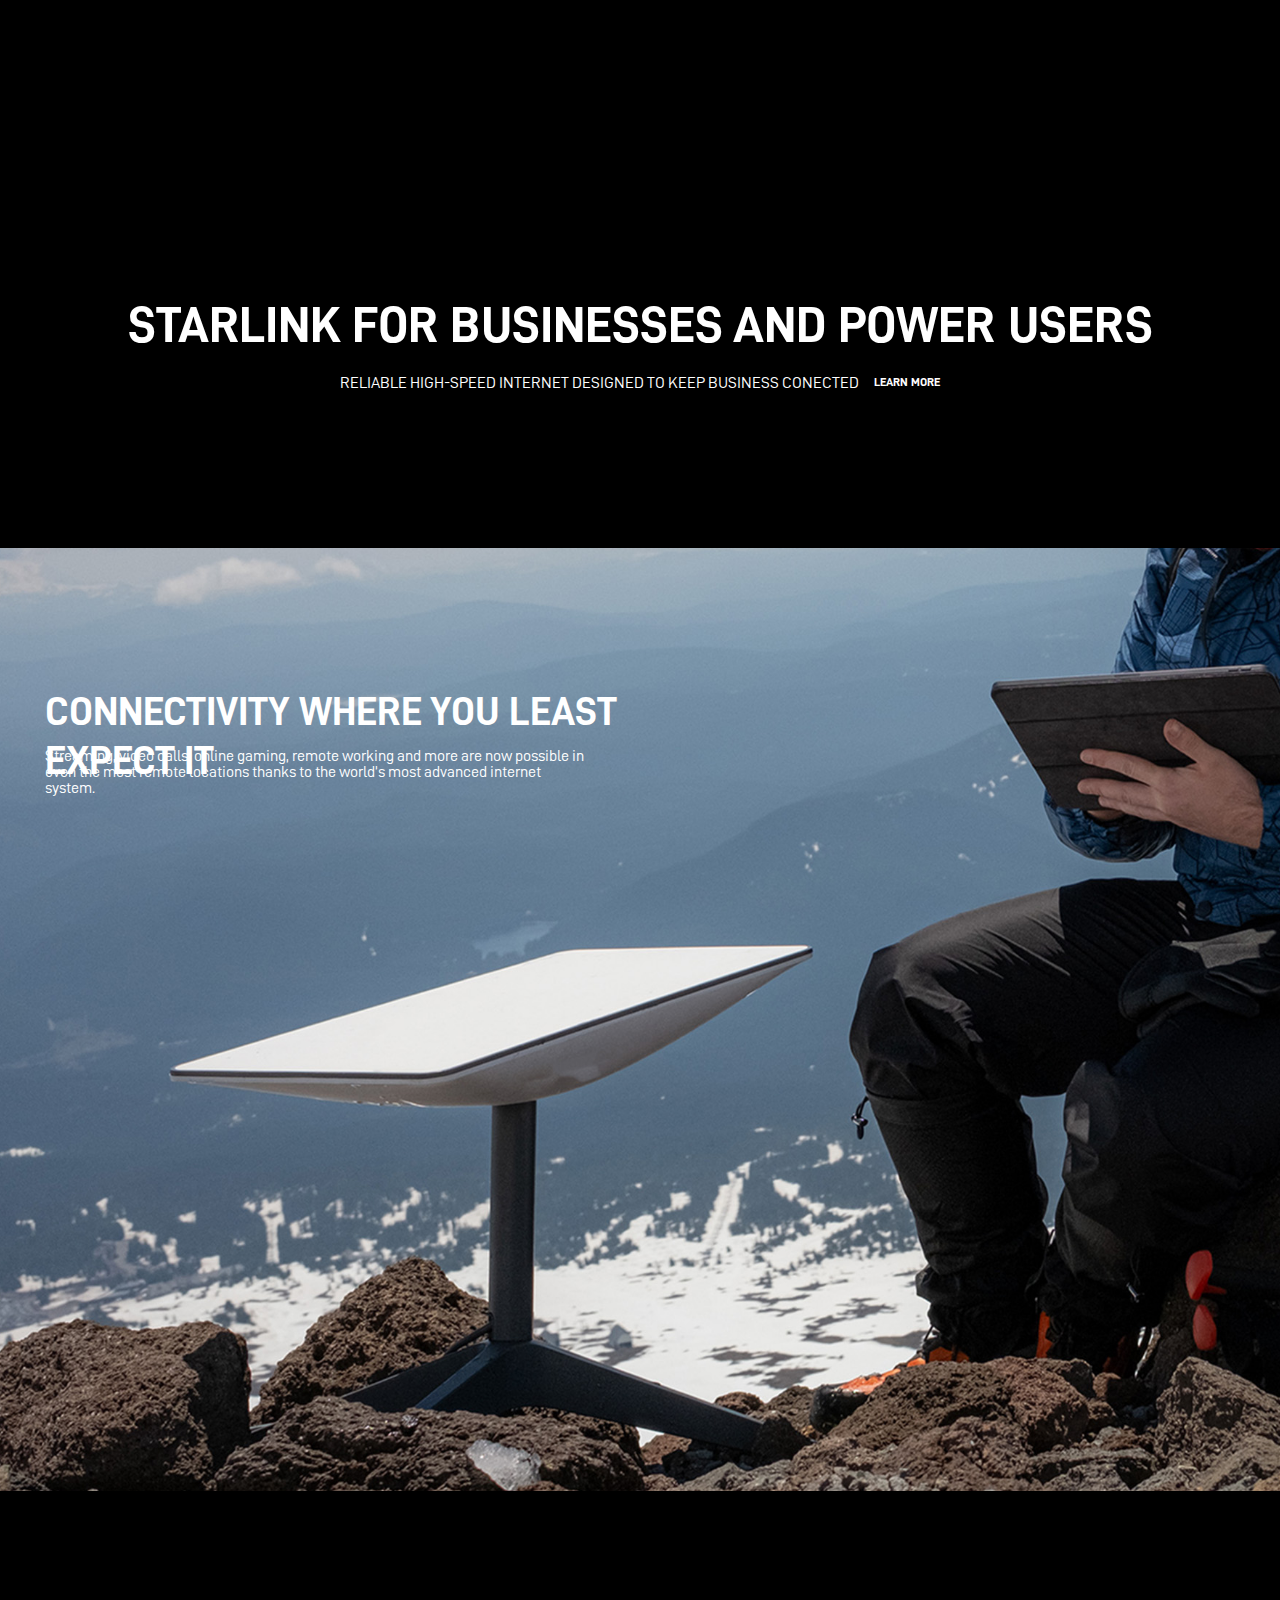
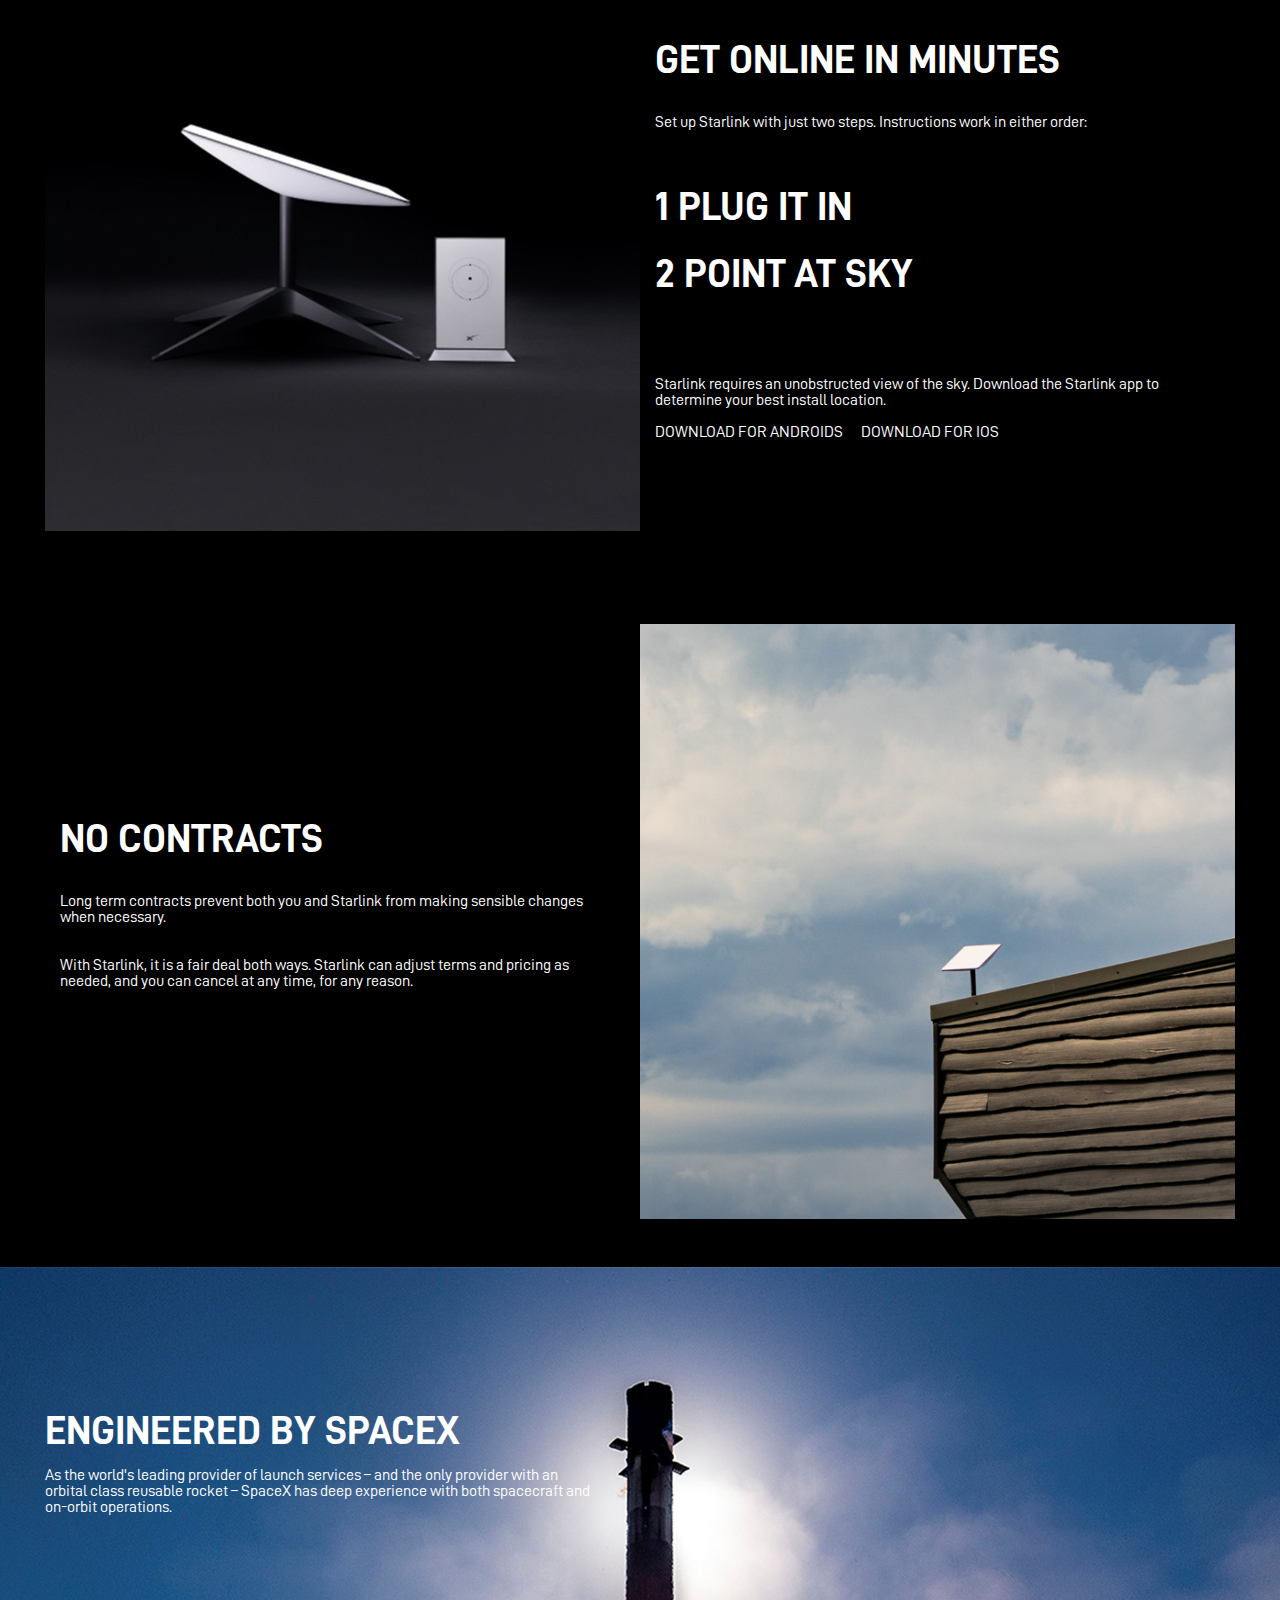
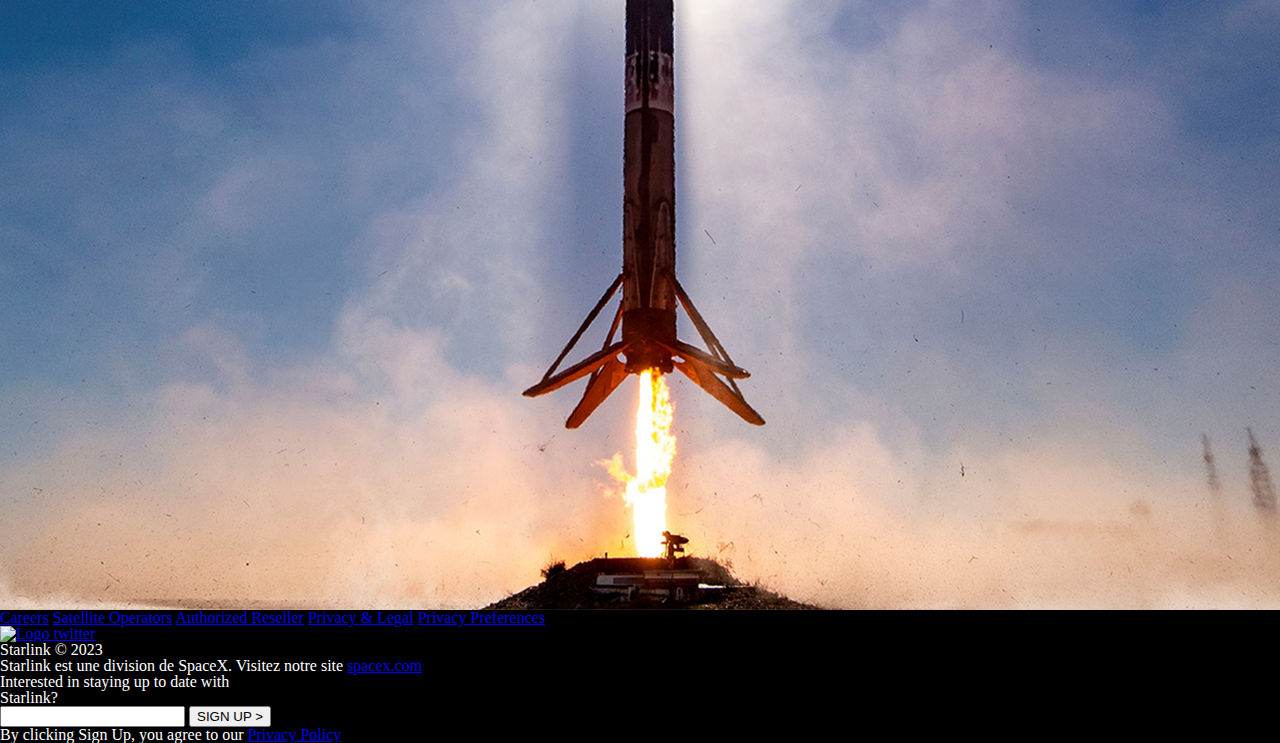
==== commit 99630445: "footer" ====
--- a/index.html
+++ b/index.html
@@ -161,6 +161,50 @@
                 </div>
             </div>
     </main>
+
+    <footer>
+
+        <div class="footer-left">
+            <div class="footer-links">
+                <a href="#" class="footer-link">Careers</a>
+                <a href="#" class="footer-link">Satellite Operators</a>
+                <a href="#" class="footer-link">Authorized Reseller</a>
+                <a href="#" class="footer-link">Privacy & Legal</a>
+                <a href="#" class="footer-link">Privacy Preferences</a>
+            </div>
+            <div class="footer-p">
+                <div>
+                    <a href="https://twitter.com/Starlink"><img src="/images/log.png" width="30" alt="Logo twitter"></a>
+                </div>
+                <div>
+                    <p>Starlink © 2023 </p>
+                </div>
+                <div>
+                    <p>Starlink est une division de SpaceX. Visitez notre site  <a href="https://www.spacex.com" class="privacy-link">spacex.com</a></p>
+                </div>
+            </div>
+        </div>
+    
+        <div class="footer-right">
+          
+                <div class="signup-text">
+                    <p>Interested in staying up to date with<br> Starlink?</p>
+                </div>
+                <div class="signup-form" >
+                    <div class="email-input">
+                       <form>
+                            <input type="text" placeholder="Email">
+                            <button class="signup-button">SIGN UP > <!-- pour > on devrait mettre icone--></button>
+                       </form>
+                    </div>
+                    <div class="signup-info">
+                        
+                       <p class="privacy-text">By clicking Sign Up, you agree to our <a href="#" class="privacy-link">Privacy Policy</a></p>
+                    </div>
+                </div>
+           
+        </div>
+    </footer>
     
 </body>
 </html>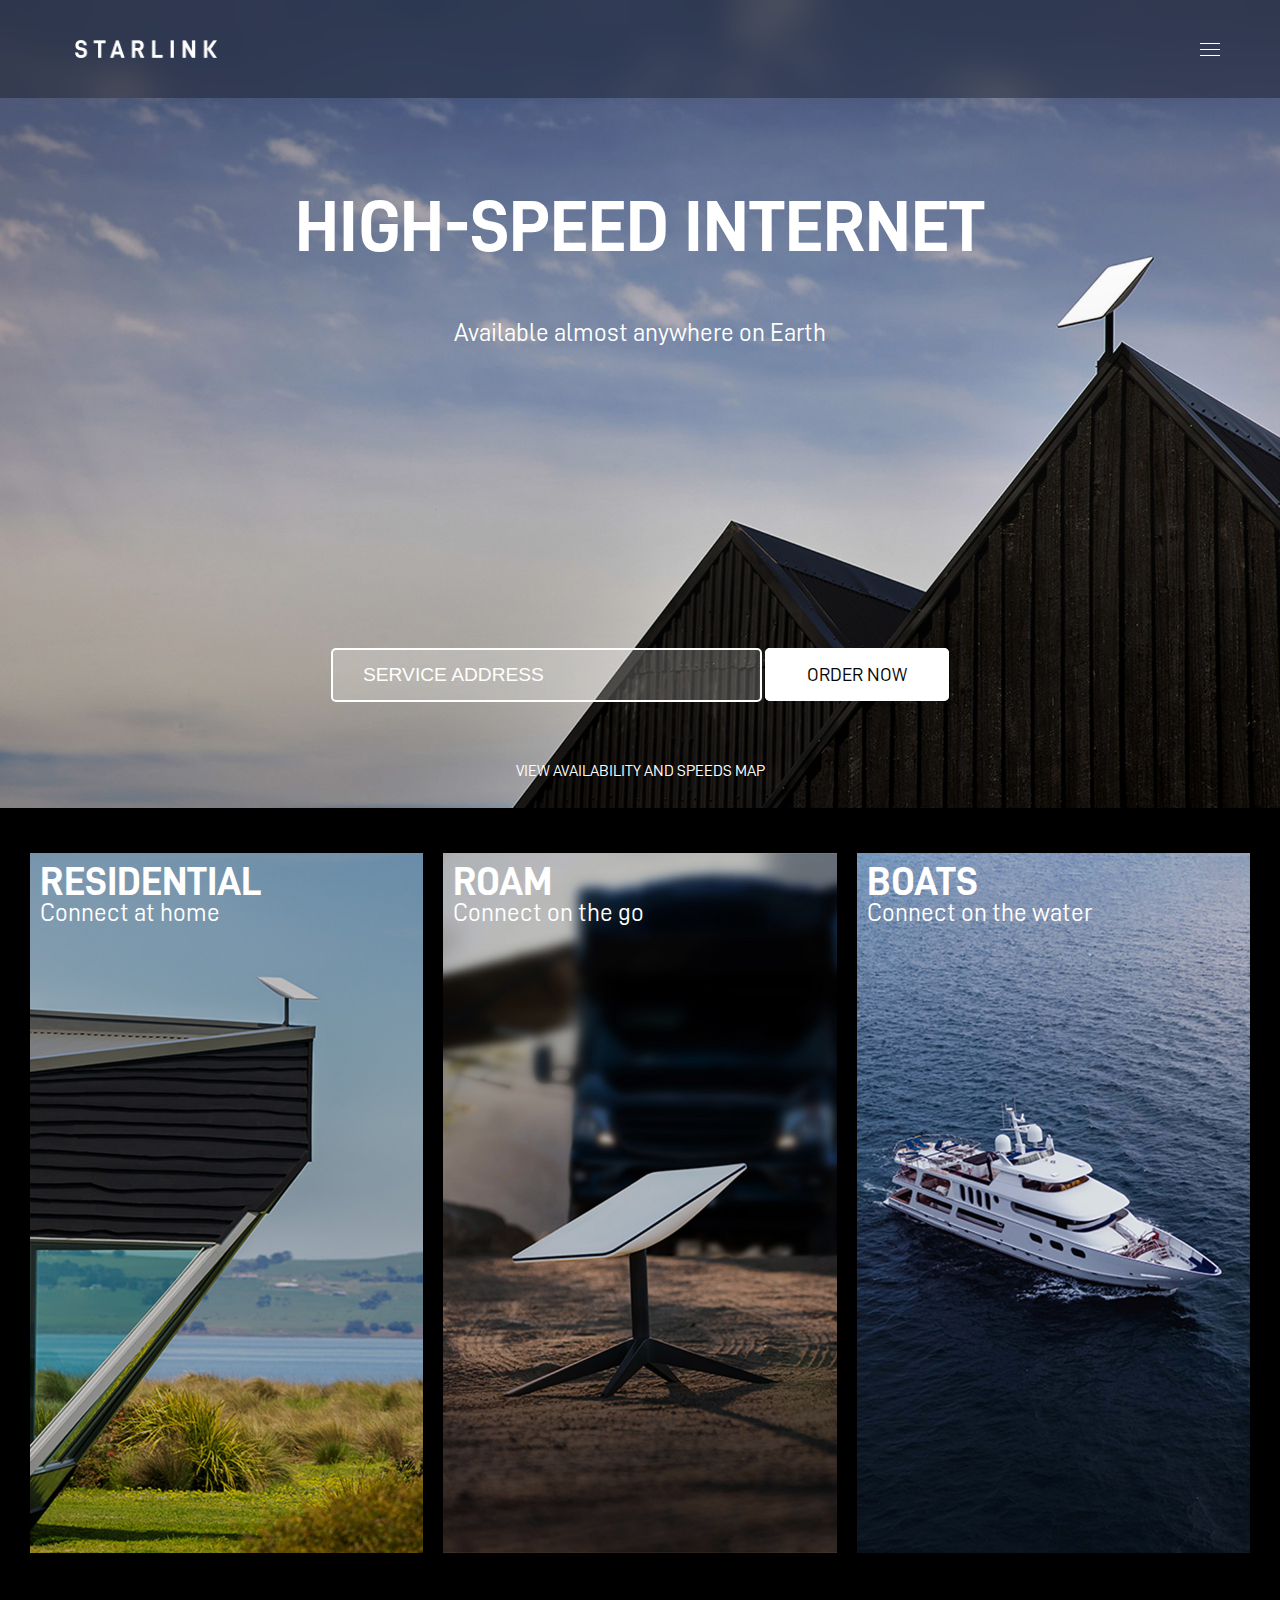
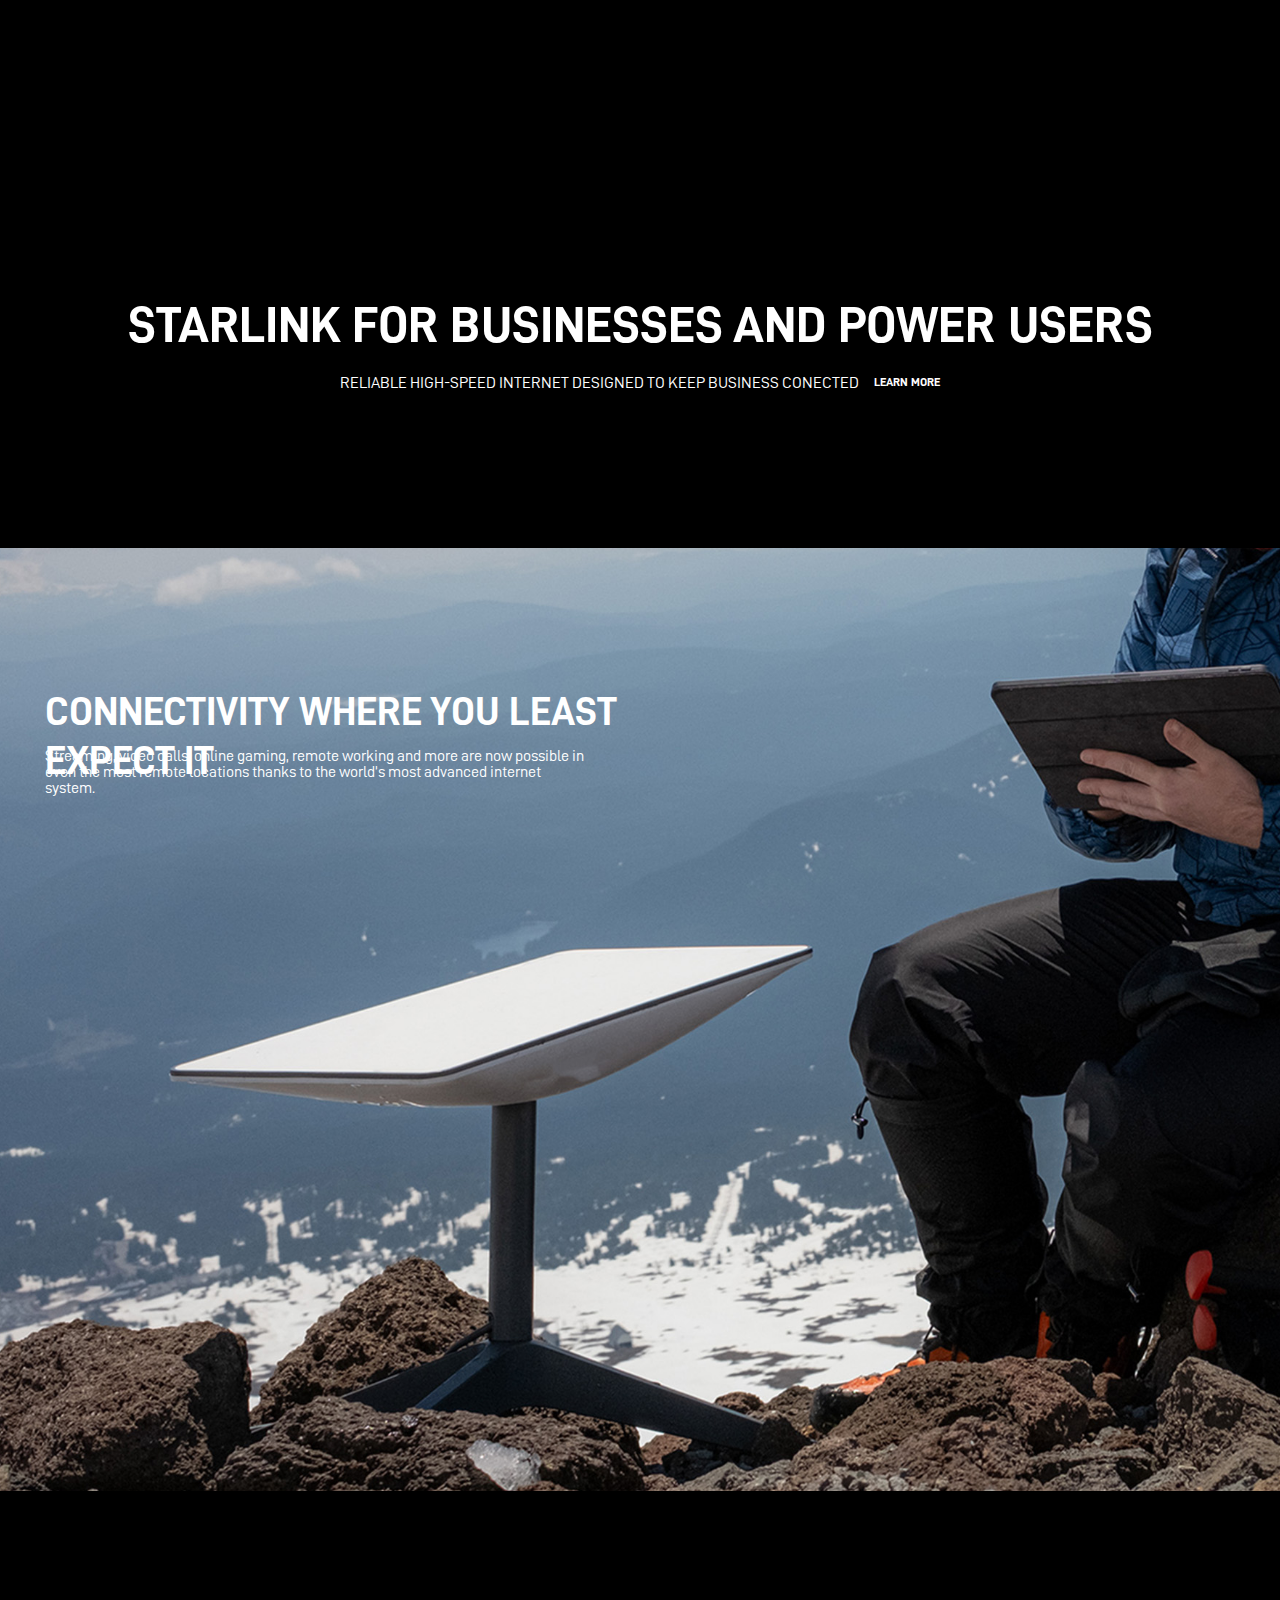
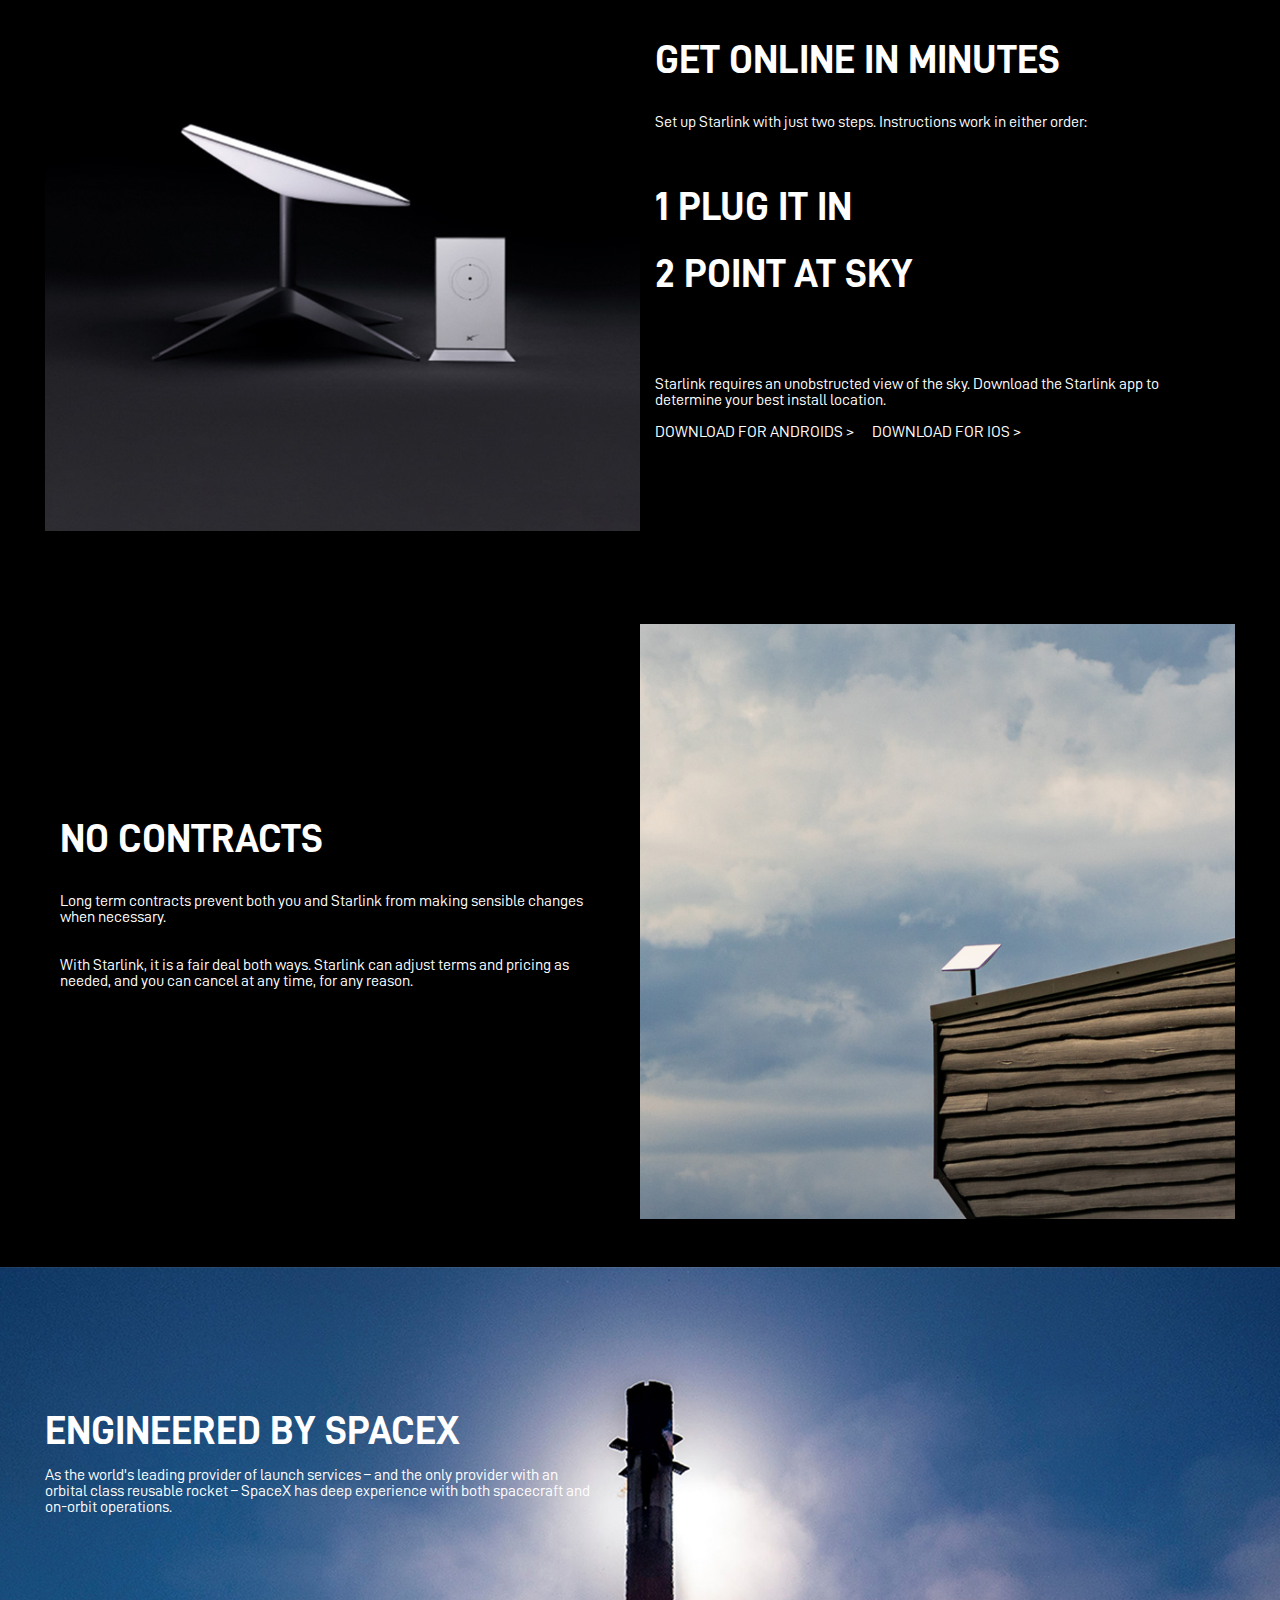
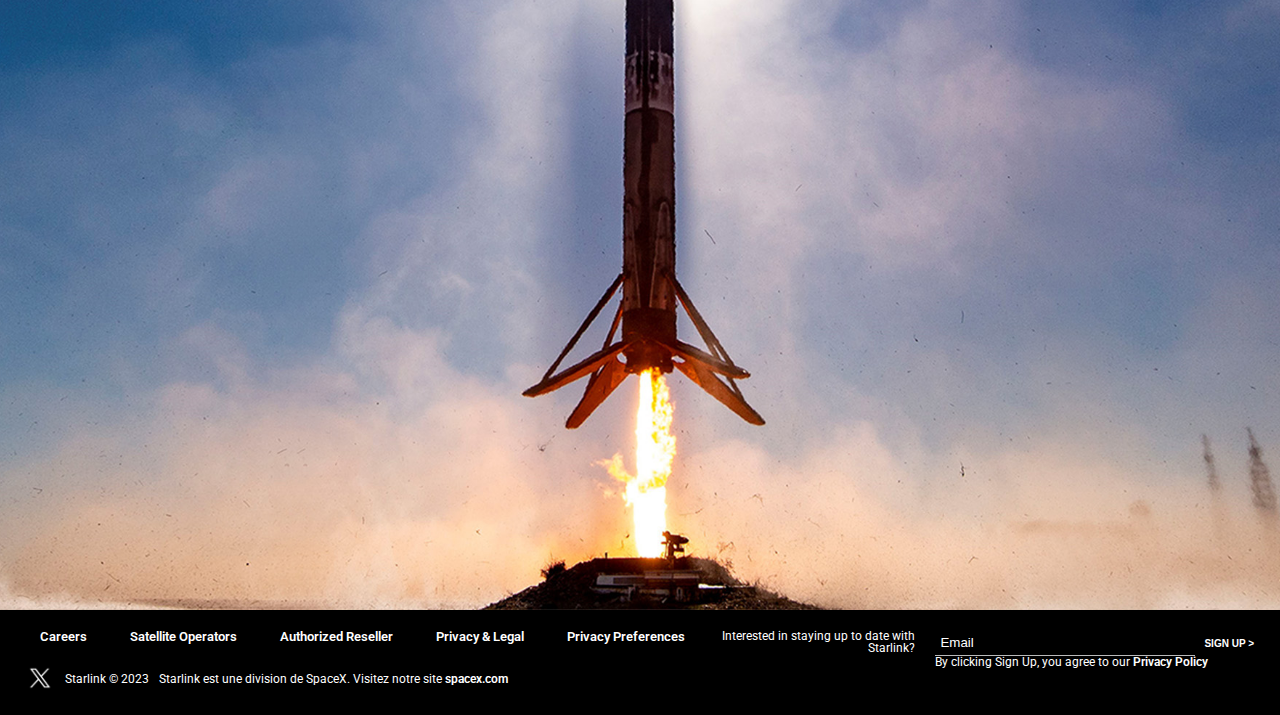
==== commit 9c5aef91: "fini !!!!!!!u" ====
--- a/index.html
+++ b/index.html
@@ -8,6 +8,7 @@
     <link rel="stylesheet" href="styles/styles.css">
     <link rel="stylesheet" href="styles/header.css">
     <link rel="stylesheet" href="fonts/fonts.css">
+    <link rel="stylesheet" href="styles/footer.css">
 
     <link rel="shortcut icon" id="favicon" href="img/icones/favicon.ico">
 
@@ -117,8 +118,8 @@
                                 <br>
                                 <p>Starlink requires an unobstructed view of the sky. Download the Starlink app to determine your best install location.</p>
                                 <br>
-                                <a href="page2.html">download for androids</a>
-                                <a href="page2.html">download for ios</a>
+                                <a href="page2.html">download for androids ></a>
+                                <a href="page2.html">download for ios ></a>
                         </div>
 
                     </div>
@@ -174,7 +175,7 @@
             </div>
             <div class="footer-p">
                 <div>
-                    <a href="https://twitter.com/Starlink"><img src="/images/log.png" width="30" alt="Logo twitter"></a>
+                    <a href="https://twitter.com/Starlink"><img src="/img/logo/log.png" width="30" alt="Logo twitter"></a>
                 </div>
                 <div>
                     <p>Starlink © 2023 </p>
--- a/styles/footer.css
+++ b/styles/footer.css
@@ -0,0 +1,124 @@
+body {
+    margin: 0;
+    padding: 0;
+    box-sizing: border-box;
+}
+
+footer {
+    background-color: #000000;
+    color: #fff;
+    padding: 20px;
+    text-align: center;
+    display: flex;
+    flex-wrap: wrap;
+    justify-content: space-between;
+    flex-direction: row;
+    font-size: 12px;
+    font-family: 'Roboto', Arial, Helvetica, sans-serif;
+}
+
+.footer-left{
+    display: flex;
+    flex-direction: column;
+
+}
+.footer-links{
+
+    padding-bottom: 20px;
+}
+.footer-links a{
+    text-decoration: none;
+    color: #fff;
+    font-size: small;
+    padding: 20px;
+    font-weight: 600;
+}
+.footer-left .footer-p{
+    text-align: left;
+    
+}
+.privacy-link {
+    text-decoration: none;
+    color: #fff;
+    font-weight: 600;
+}
+.footer-left .footer-p{
+    width: 72%;
+    display: flex;
+    justify-content: space-around;
+    align-items: center;
+    
+}
+.footer-right{
+    display: flex;
+    justify-content:space-between;
+}
+
+.signup-button{
+    background: none;
+    color: #fff;
+    border: none;
+    font-size: 10px;
+    font-weight: 600;
+}
+
+.email-input {
+    position: relative;
+}
+  
+.email-input input {
+    border: none;
+    border-bottom: 1px solid #ffffffba; 
+    background-color: #000000;
+    outline: none; 
+    padding: 5px; 
+    width: 250px;
+ 
+  }
+  
+.email-input input:focus {
+    border-bottom: 2px solid #fff; 
+    transition: border-bottom 0.7s ease; 
+}
+.privacy-text{
+    text-align: left;
+}
+.signup-text{
+    text-align: end;
+    margin-right: 20px;
+}
+
+@media only screen and (max-width: 768px) {
+    .footer-left,
+    .footer-right {
+        flex-basis: 100%;
+    }
+
+    .footer-links {
+        justify-content: center;
+    }
+}
+
+@media only screen and (max-width: 480px) {
+    .footer-link {
+        margin: 5px 10px;
+        font-size: 10px;
+    }
+
+    .email-input {
+        width: 100%;
+    }
+
+    .signup-button {
+        margin-top: 10px;
+    }
+
+    .signup-info {
+        align-items: flex-start;
+        margin-left: 0;
+    }
+
+    .privacy-text {
+        font-size: 10px;
+    }
+}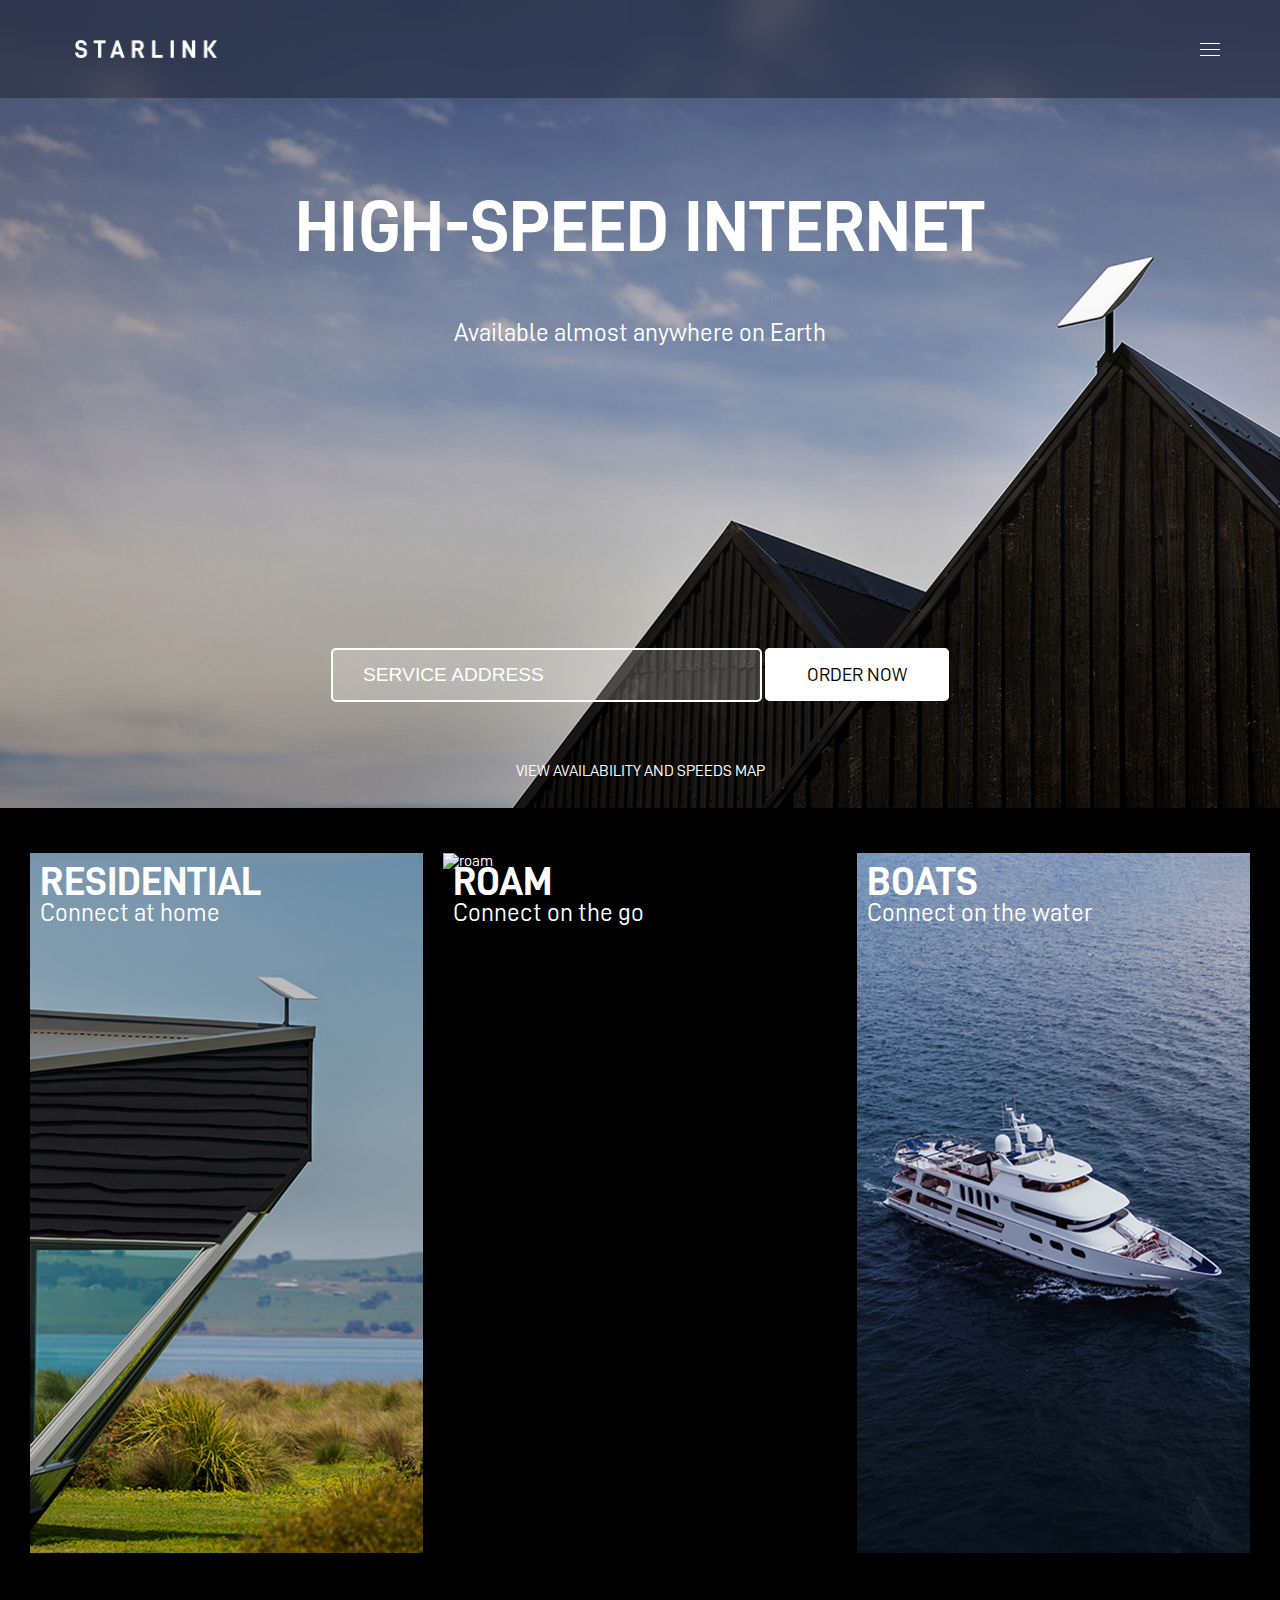
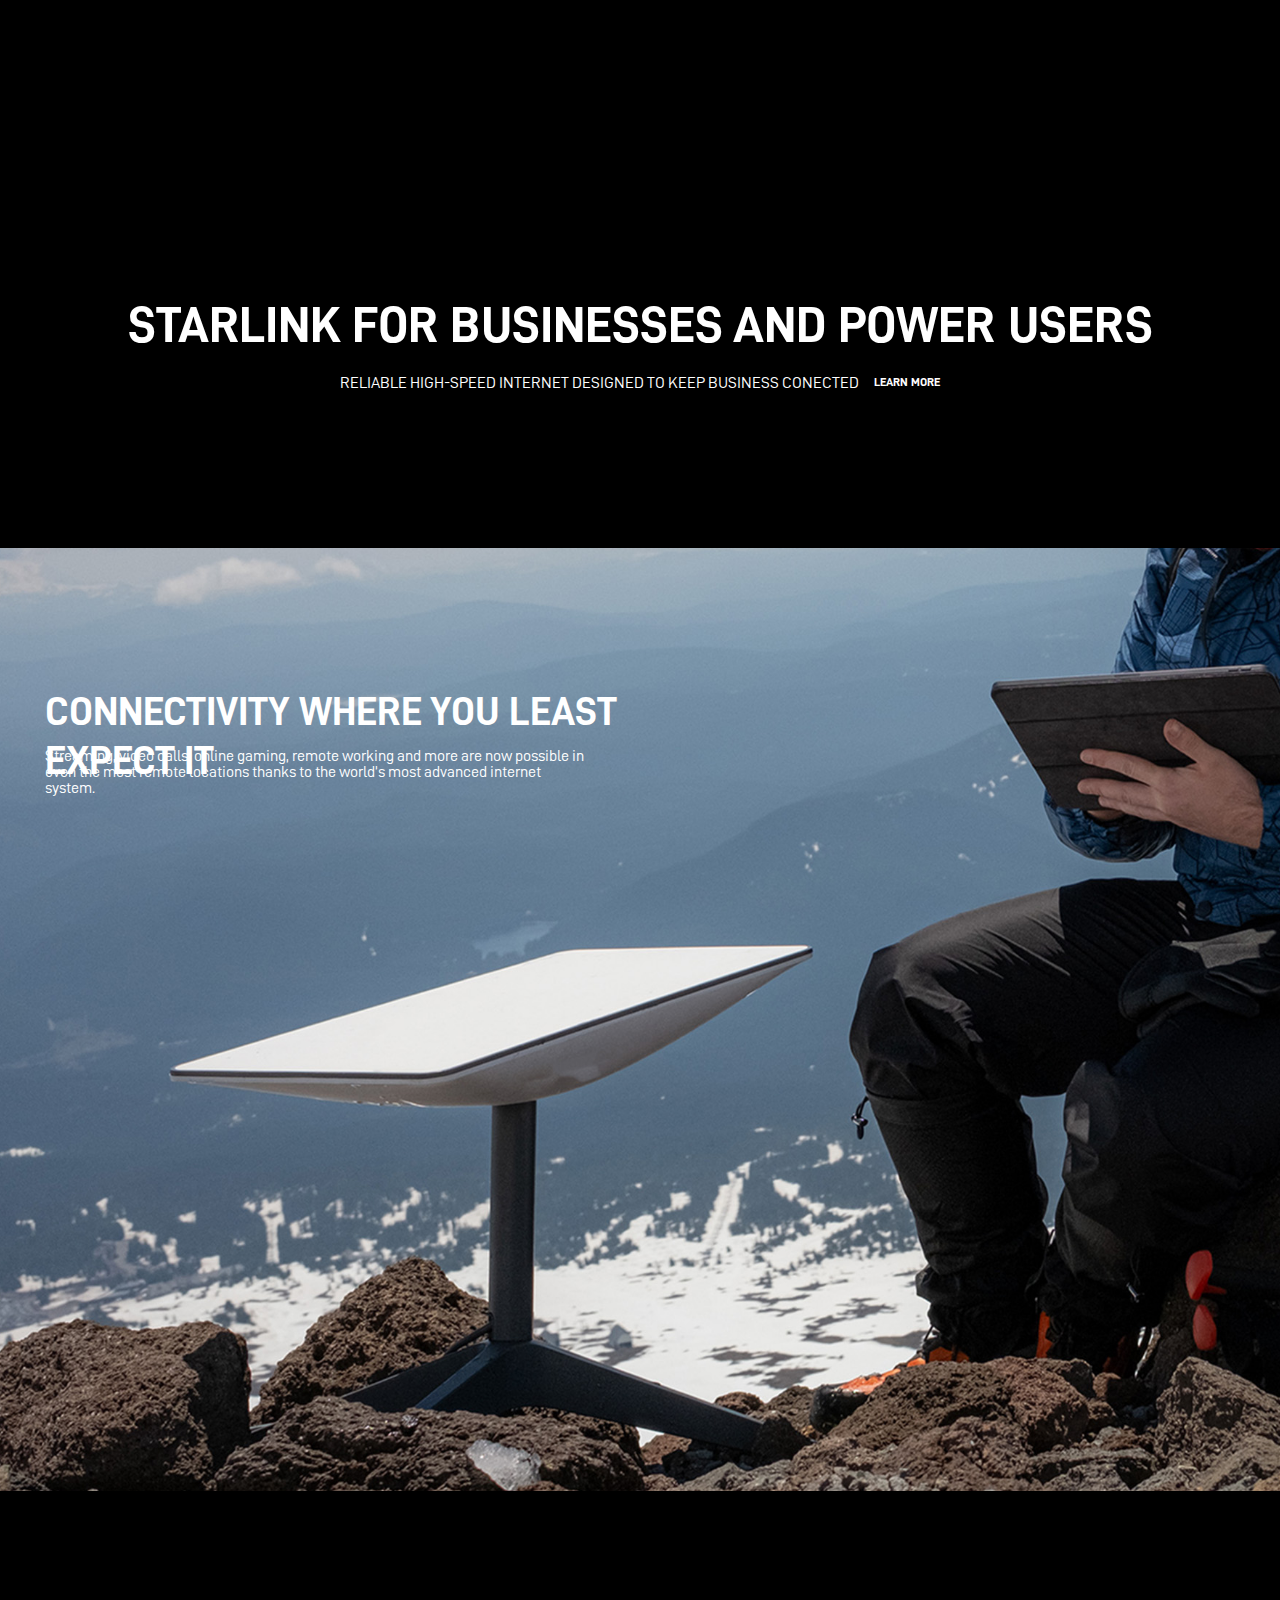
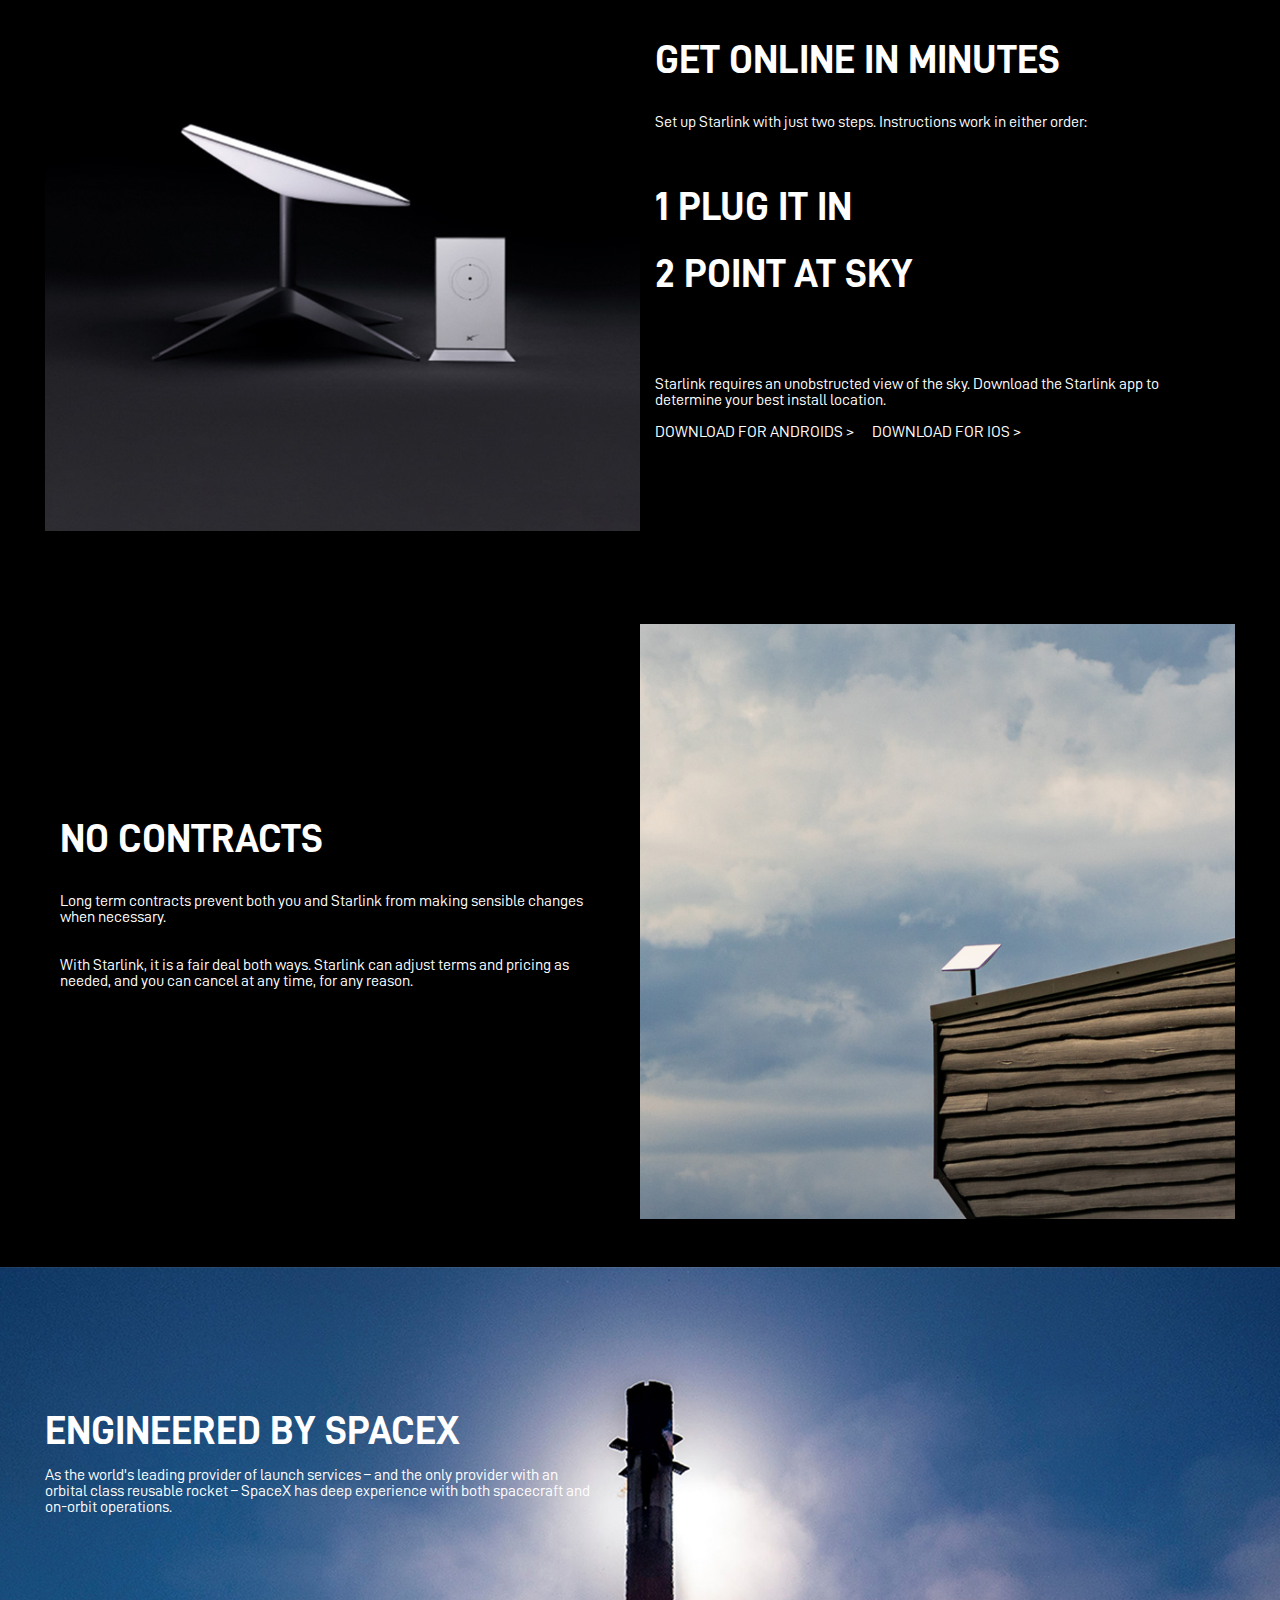
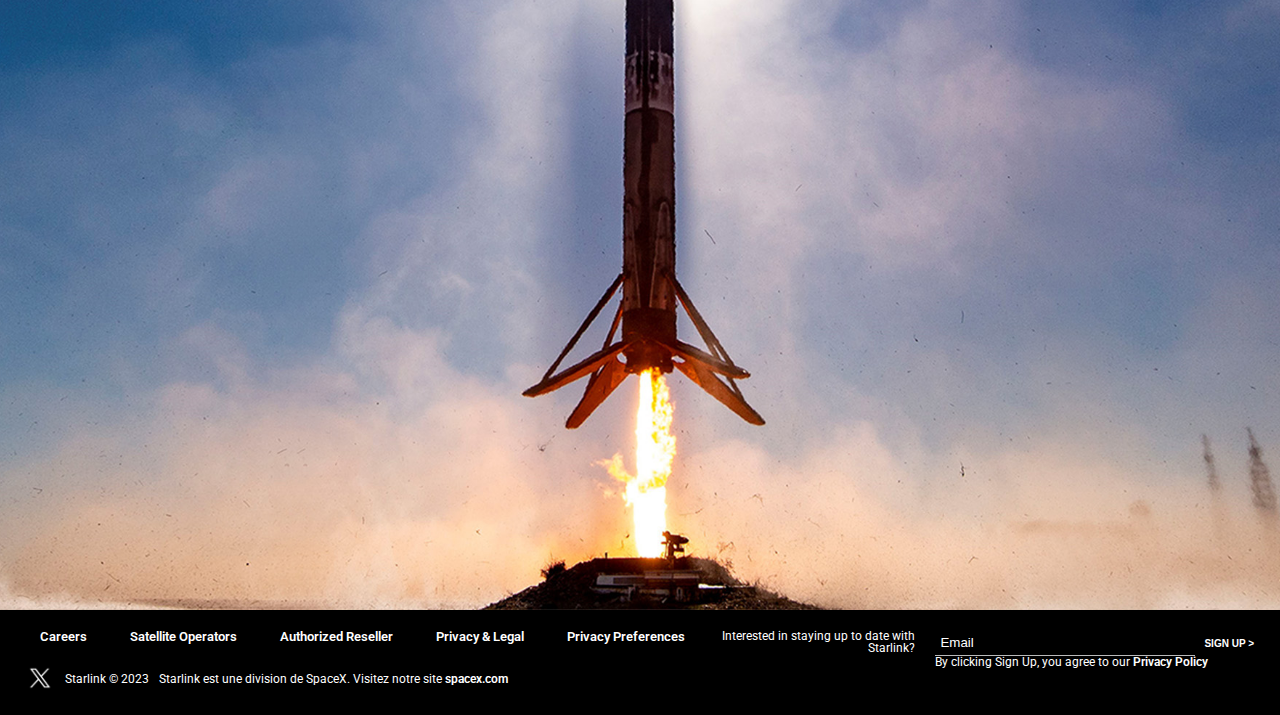
==== commit ebac2718: "faute de frappe" ====
--- a/index.html
+++ b/index.html
@@ -24,7 +24,7 @@
 <body>
     <header class="opaque">
         <div class="logo">
-            <a href="index.html"><img src="/img/logo/Starlink_Name_White.png" alt="Logo Starlink"></a>
+            <a href="index.html"><img src="img/logo/Starlink_Name_White.png" alt="Logo Starlink"></a>
         </div>
         <div class="navgauche">
             <ul>
@@ -65,15 +65,15 @@
             </div>
             <div class="section-1">
                 
-                    <div class="item1"><img class="image-resi" src="/img/card/residencehomeimg.jpeg" alt="residential"></div>
+                    <div class="item1"><img class="image-resi" src="img/card/residencehomeimg.jpeg" alt="residential"></div>
                     <div class="item2"><h2>residential</h2></div>
                     <div class="item3"><h4>Connect at home<h4></div>
             
-                    <div class="item4"><img class="image-roam" src="/img/card/Roamhomeimg.jpeg" alt="roam"></div>
+                    <div class="item4"><img class="image-roam" src="img/card/roamhomeimg.jpeg" alt="roam"></div>
                     <div class="item5"><h2>roam</h2></div>
                     <div class="item6"><h4>Connect on the go<h4></div>
                 
-                    <div class="item7"><img class="image-boats" src="/img/card/boatshomeimg.jpeg" alt="boats"></div>
+                    <div class="item7"><img class="image-boats" src="img/card/boatshomeimg.jpeg" alt="boats"></div>
                     <div class="item8"><h2>boats</h2></div>
                     <div class="item9"><h4>Connect on the water<h4></div>
             </div> 
--- a/styles/styles.css
+++ b/styles/styles.css
@@ -427,6 +427,53 @@
 
 .pconnect {
     grid-column: 1 / -2;
+    grid-row: 1 / -2;
+    z-index: 2;
+    display: flex;
+    flex-wrap: wrap;
+    margin-left: 5vh;
+    margin-top: 200px;
+    margin-right: 50px;
+}
+
+.section-7 {
+    display: grid;
+    grid-template-columns: 50% 50%;
+    grid-template-rows: 50% 50%;
+    height: 90vh;
+    min-height: 600px;
+    width: 100%;
+    height: fit-content;
+}
+
+.section-7 .imgconnect {
+    grid-column: 1 / -1;
+    grid-row: 1 / -1;
+    height: 100%;
+    width: 100%;
+    z-index: 1;
+}
+
+.section-7 .imgconnect img {
+    width: 100%;
+    height: 100%;
+    object-fit: cover;
+    max-width: 100%;
+    min-height: 940px;
+}
+
+.section-7 .hconnect {
+    grid-column: 2 / -1;
+    grid-row: 1 / -2;
+    z-index: 2;
+    display: flex;
+    flex-wrap: wrap;
+    margin-right: 5vh;
+    margin-top: 15vh;
+}
+
+.section-7 .pconnect {
+    grid-column: 2 / -1;
     grid-row: 1 / -2;
     z-index: 2;
     display: flex;
